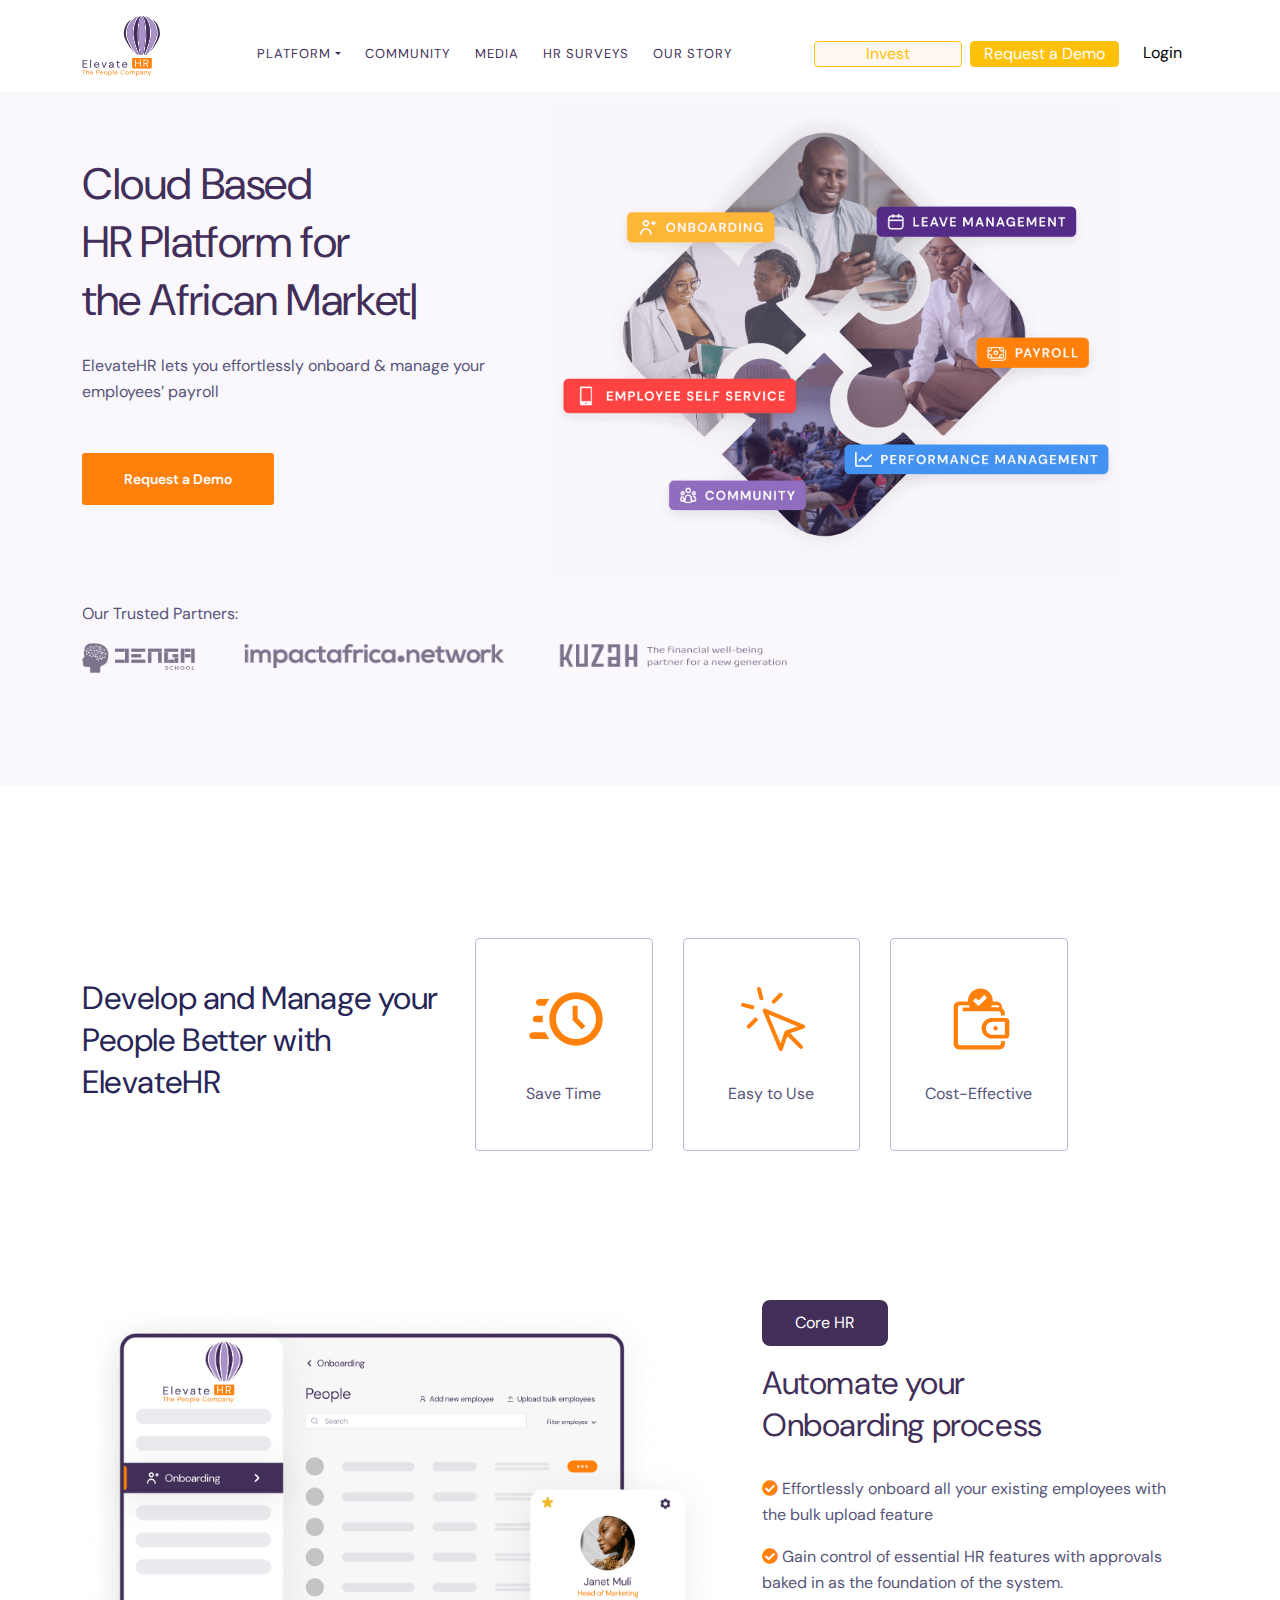
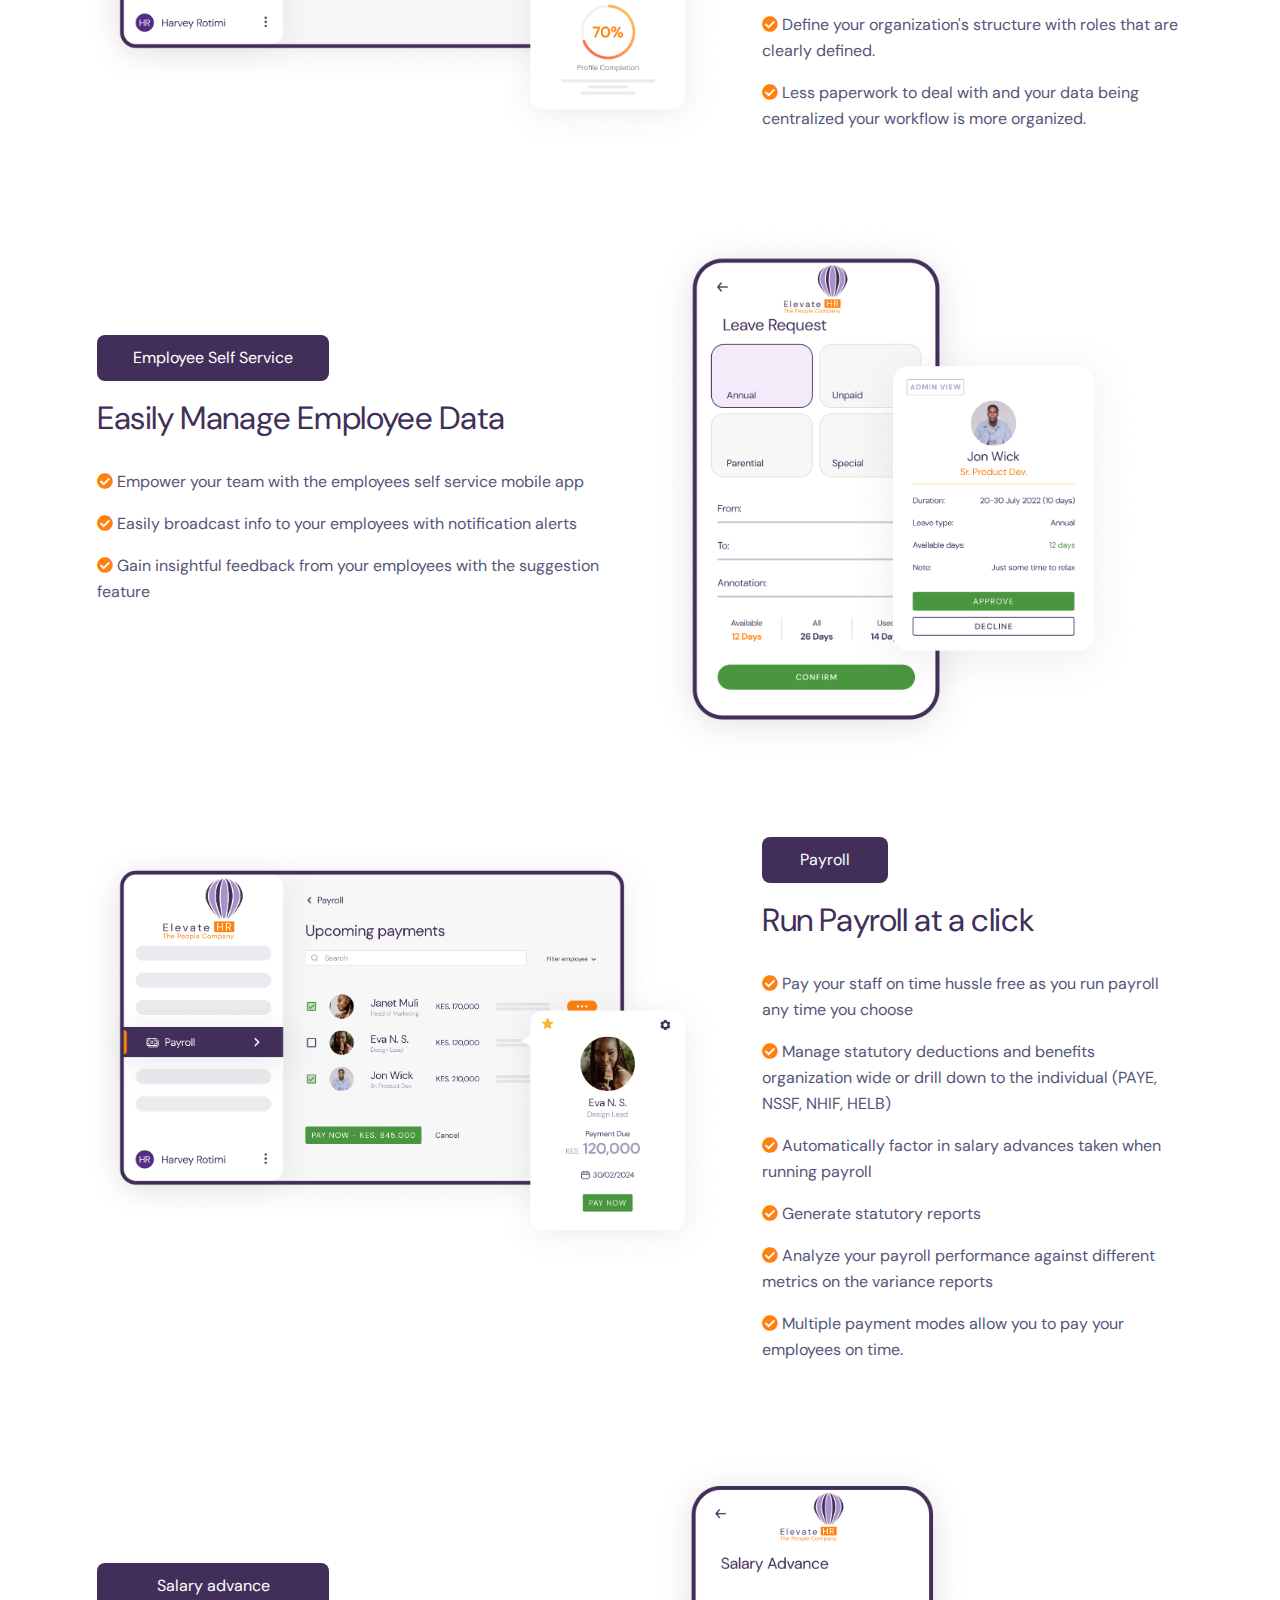
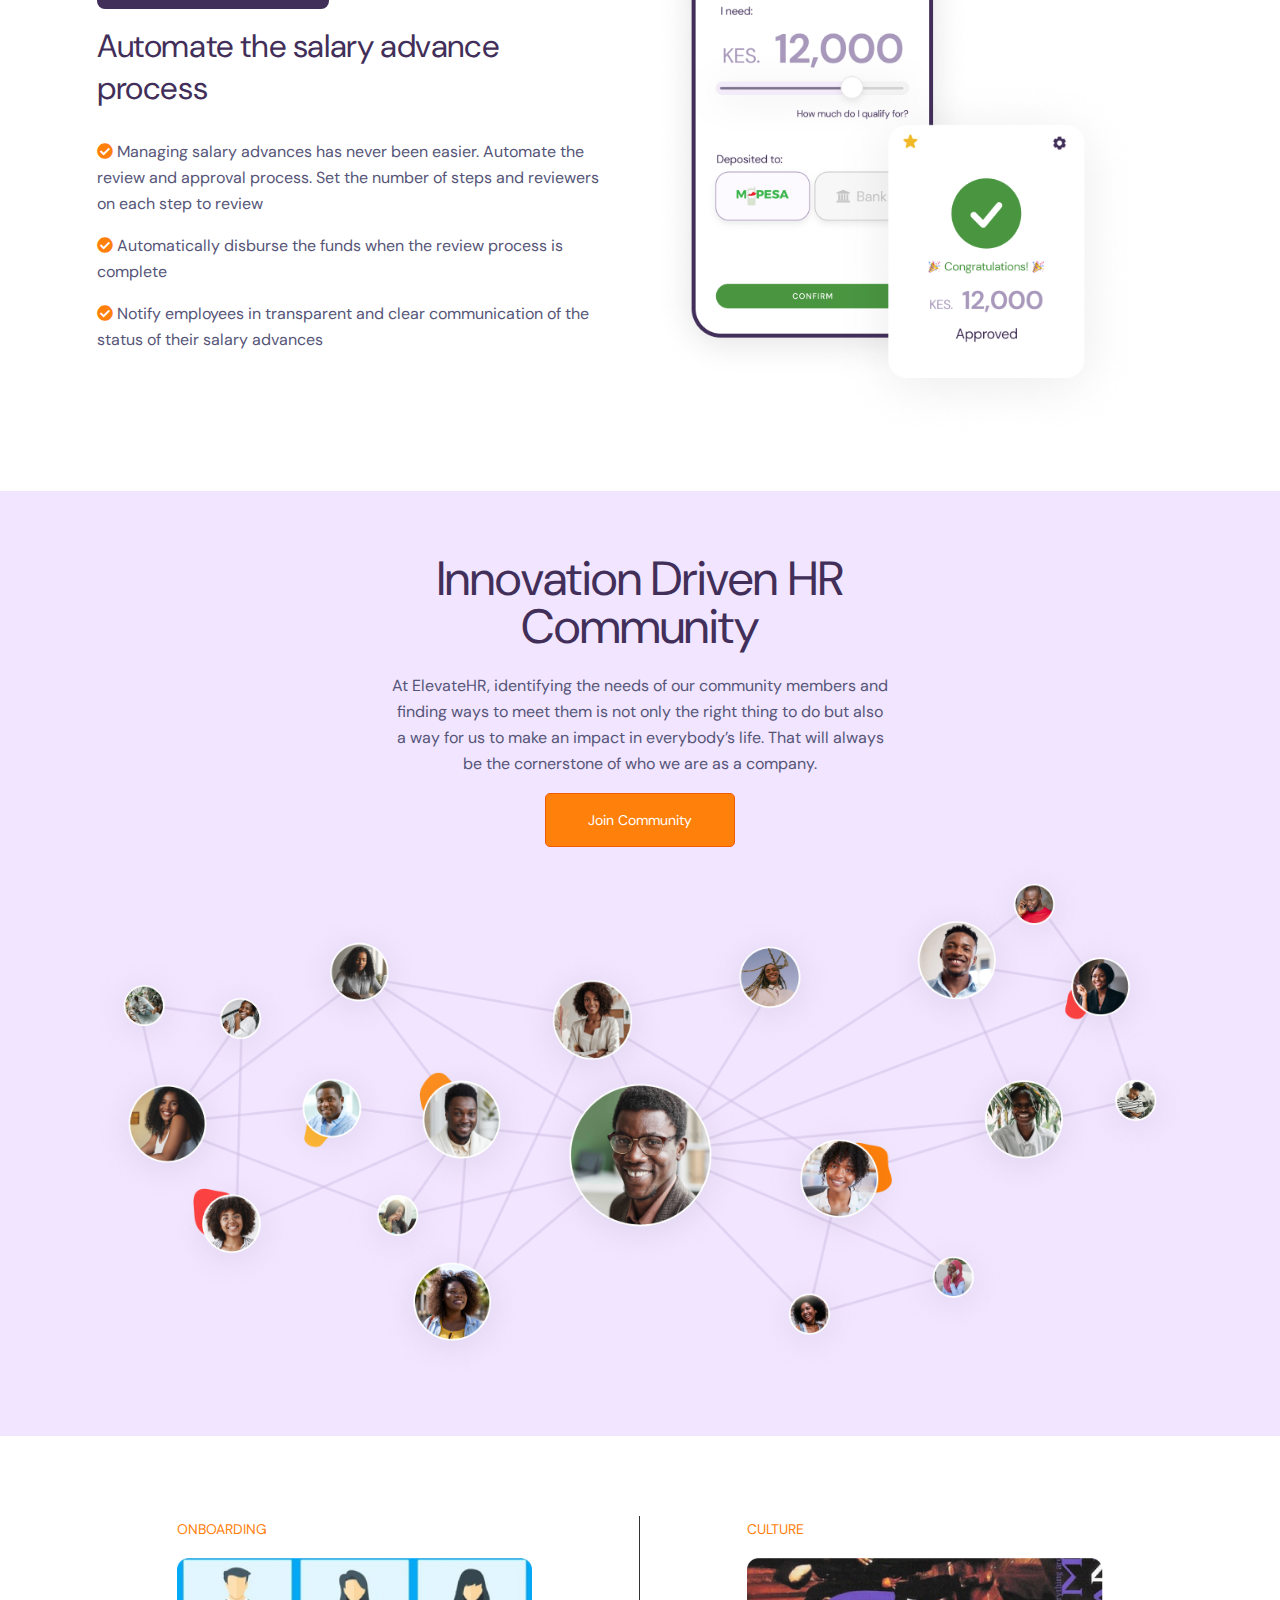
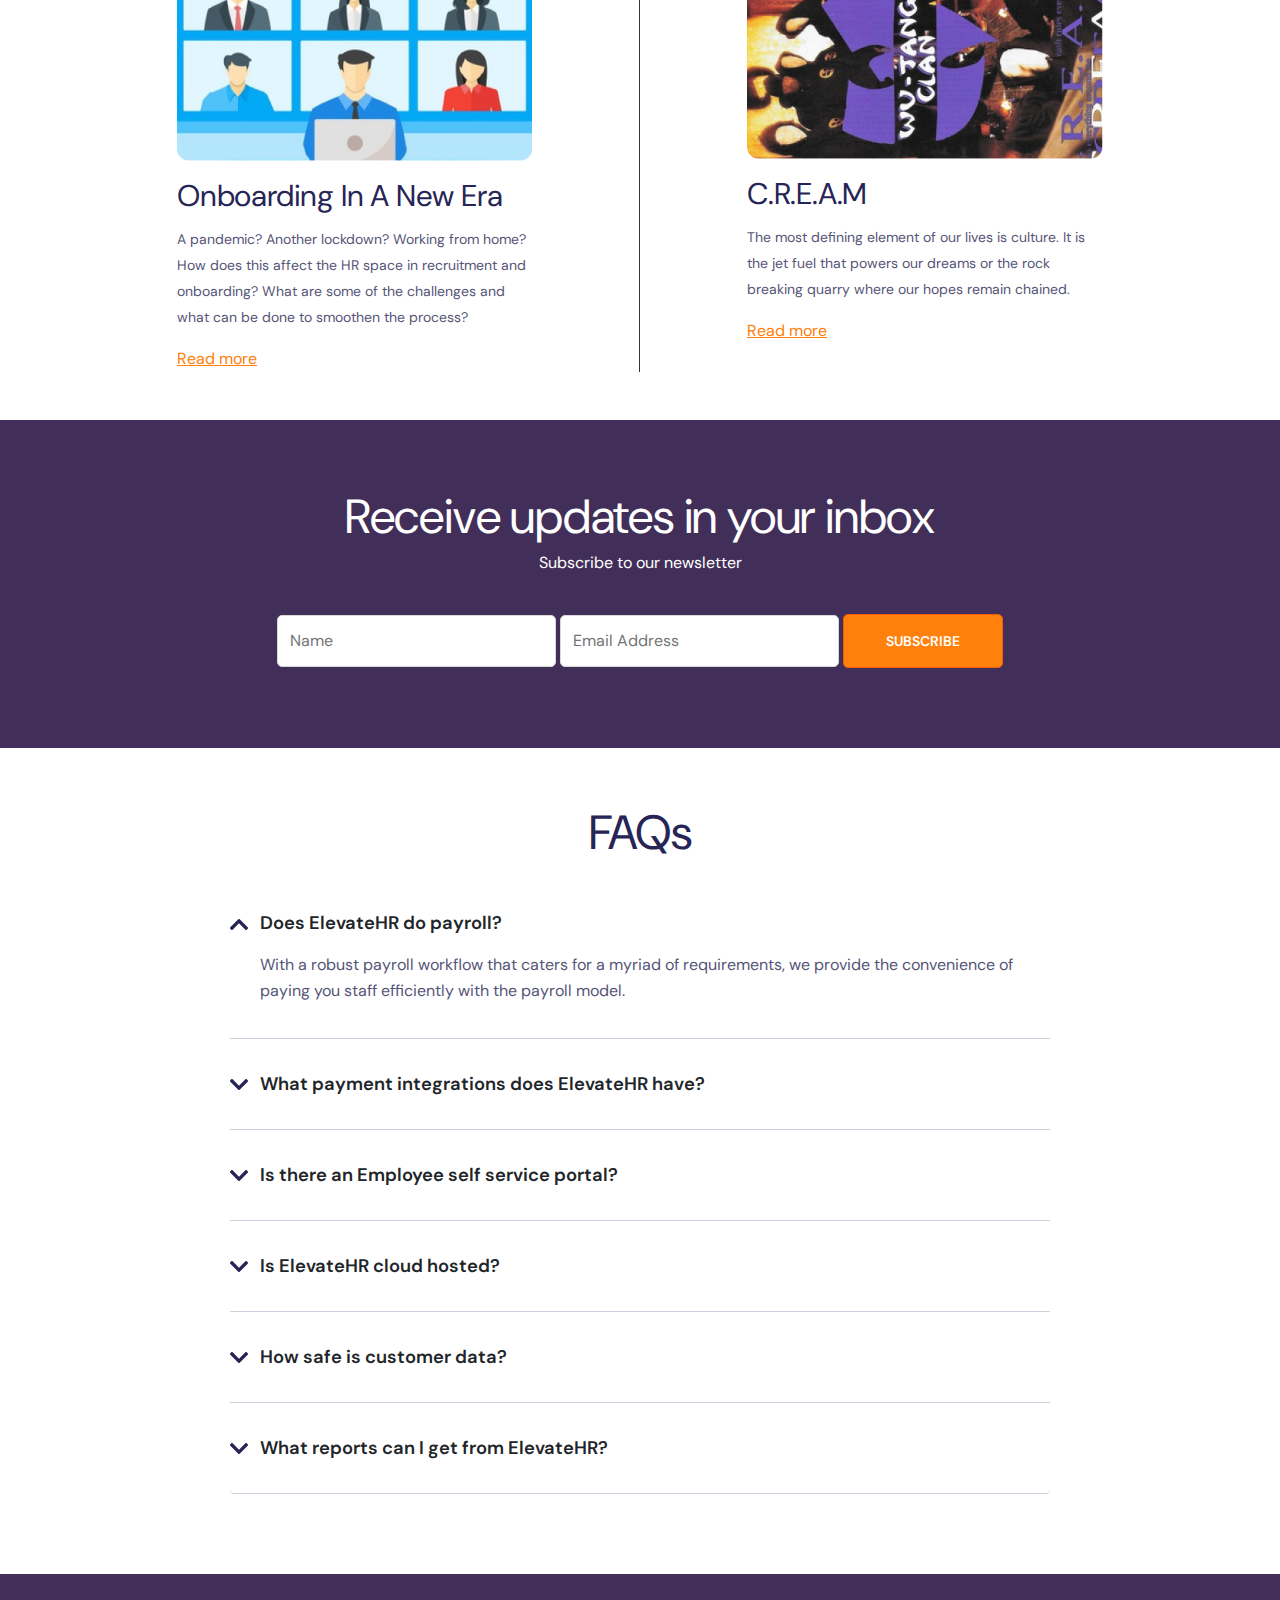
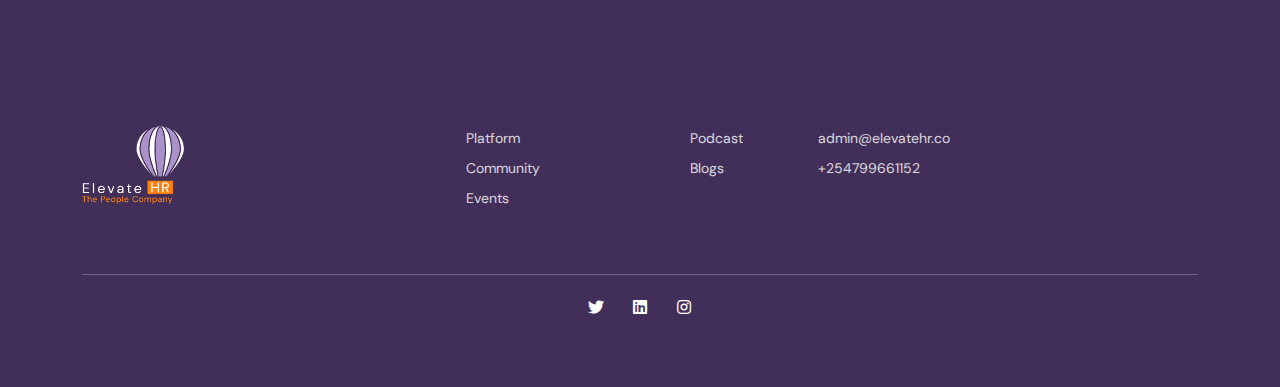
==== index.html @ 06bd649f "Changes HR Survey to HR surveys" ====
<!DOCTYPE html>
<html lang="en">

<head>
    <!-- Google Tag Manager  elavate hr  nov 8th -->
    <script>(function (w, d, s, l, i) {
            w[l] = w[l] || []; w[l].push({
                'gtm.start':
                    new Date().getTime(), event: 'gtm.js'
            }); var f = d.getElementsByTagName(s)[0],
                j = d.createElement(s), dl = l != 'dataLayer' ? '&l=' + l : ''; j.async = true; j.src =
                    'https://www.googletagmanager.com/gtm.js?id=' + i + dl; f.parentNode.insertBefore(j, f);
        })(window, document, 'script', 'dataLayer', 'GTM-TN37NNM');</script>
    <!-- End Google Tag Manager -->

    <meta charset="utf-8">
    <meta name="viewport" content="width=device-width, initial-scale=1, shrink-to-fit=no">

    <!-- Primary Meta Tags -->
    <title>ElevateHR: a cloud Based HR Platform</title>
    <meta name="title" content="Cloud-based HR platform for the African market - ElevateHR">
    <meta name="description"
        content="ElevateHR; a cloud Based HR Platform that helps you to automate payroll management, leave management, onboarding and other often time-consuming HR tasks.">

    <!-- Open Graph / Facebook -->
    <meta property="og:type" content="website">
    <meta property="og:url" content="https://elevatehr.co/">
    <meta property="og:title"
        content="ElevateHR; a cloud Based HR Platform that helps you to automate payroll management, leave management, onboarding and other often time-consuming HR tasks.|">
    <meta property="og:description"
        content="ElevateHR; a cloud Based HR Platform that helps you to automate payroll management, leave management, onboarding and other often time-consuming HR tasks.">
    <meta property="og:image" content="https://elevatehr.co/images/elavate/Elavate_HR.png">

    <!-- Twitter -->
    <meta property="twitter:card" content="summary_large_image">
    <meta property="twitter:url" content="https://elevatehr.co/">
    <meta property="twitter:title"
        content="ElevateHR; a cloud Based HR Platform that helps you to automate payroll management, leave management, onboarding and other often time-consuming HR tasks.|">
    <meta property="twitter:description"
        content="ElevateHR; a cloud Based HR Platform that helps you to automate payroll management, leave management, onboarding and other often time-consuming HR tasks.">
    <meta property="twitter:image" content="https://elevatehr.co/images/elavate/Elavate_HR.png">

    <!-- Webpage Title -->
    <title>ElevateHR: HR Platform</title>

    <!-- Styles -->
    <link href="https://fonts.googleapis.com/css2?family=Open+Sans:ital,wght@0,400;0,600;1,400&display=swap"
        rel="stylesheet">
    <link rel="preconnect" href="https://fonts.googleapis.com">
    <link rel="preconnect" href="https://fonts.gstatic.com" crossorigin>
    <link href="https://fonts.googleapis.com/css2?family=DM+Sans:wght@400;500;700&family=Jost&display=swap"
        rel="stylesheet">
    <link href="css/bootstrap.min.css" rel="stylesheet">
    <link href="css/fontawesome-all.min.css" rel="stylesheet">
    <link href="css/swiper.css" rel="stylesheet">
    <link href="css/styles.css" rel="stylesheet">
    <link href="css/custom.css" rel="stylesheet">
    <script src="https://unpkg.com/axios/dist/axios.min.js"></script>

    <!-- Favicon  -->
    <link rel="icon" href="images/favicon.ico">


</head>

<body data-bs-spy="scroll" data-bs-target="#navbarExample">


    <!-- Google Tag Manager (noscript) nov 8th -->
    <noscript><iframe src="https://www.googletagmanager.com/ns.html?id=GTM-TN37NNM" height="0" width="0"
            style="display:none;visibility:hidden">
        </iframe></noscript>
    <!-- End Google Tag Manager (noscript) -->


    <!-- Navigation -->
    <nav id="navbarExample" class="navbar navbar-expand-lg fixed-top navbar-light" aria-label="Main navigation">
        <div class="container">

            <!-- Image Logo -->
            <a class="navbar-brand " href="index.html"><img class="logo_img" src="images/elavate/Elevate HR Header.svg"
                    alt="alternative"></a>

            <!-- Text Logo - Use this if you don't have a graphic logo -->

            <button class="navbar-toggler p-0 border-0" type="button" id="navbarSideCollapse"
                aria-label="Toggle navigation">
                <span class="navbar-toggler-icon"></span>
            </button>

            <div class="navbar-collapse offcanvas-collapse mt-3" id="navbarsExampleDefault">
                <ul class="navbar-nav ms-auto navbar-nav-scroll">

                    <li class="nav-item dropdown">
                        <a class="nav-link dropdown-toggle links" id="dropdown01" data-bs-toggle="dropdown"
                            aria-expanded="false">Platform</a>
                        <ul class="dropdown-menu" aria-labelledby="dropdown01">
                            <li><a class="dropdown-item" href="index.html#onboarding">Onboarding</a></li>
                            <li><a class="dropdown-item" href="index.html#self_service">Employee Self Service</a></li>
                            <li><a class="dropdown-item" href="index.html#payroll">Payroll</a></li>
                            <li><a class="dropdown-item" href="index.html#advance">Salary Advance</a></li>
                        </ul>
                    </li>
                    <li class="nav-item">
                        <a class="nav-link links" target="_blank" href="https://community.elevatehr.co">Community</a>
                    </li>
                    <li class="nav-item">
                        <a class="nav-link links" target="_blank" href="https://podcasts.elevatehr.co">Media</a>
                    </li>
                    <li class="nav-item">
                        <a class="nav-link links" target="_blank" href="https://podcasts.elevatehr.co"> HR Surveys</a>
                    </li>
                    <li class="nav-item">
                        <a class="nav-link links" target="_blank" href="https://podcasts.elevatehr.co">Our Story</a>
                    </li>
                </ul>
                <ul class="navbar-nav ms-auto navbar-nav-scroll gap-2">
                    <li class="nav-item">
                        <a class="btn btn-outline-warning page-scroll button-links" target="_blank"
                            href="https://app.elevateHR.co/login">Invest</a>
                    </li>
                    <li class="nav-item">
                        <a class="btn btn-warning btn-small page-scroll button-links2" target="_blank"
                            href="https://app.elevateHR.co/login">Request a Demo</a>
                    </li>
                    <li class="nav-item">
                        <a class="btn btn-light btn-small page-scroll button-links3" target="_blank"
                            href="https://app.elevateHR.co/login">Login</a>
                    </li>
                </ul>
            </div> <!-- end of navbar-collapse -->
        </div> <!-- end of container -->
    </nav> <!-- end of navbar -->
    <!-- end of navigation -->

    <!-- Header -->
    <header id="header" class="header">
        <div class="container">
            <div class="row">
                <div class="col-lg-5">
                    <div class="text-container">
                        <h1>
                            <span class="h1-large hero_header">Cloud Based <br /></span>
                            <span class="h1-large hero_header">HR Platform for<br /></span>
                            <span class="h1-large head hero_header">the African Market<span
                                    class="cursor">|</span></span>
                        </h1>

                        <p class="desc">ElevateHR lets you effortlessly onboard & manage your employees’ payroll</p>
                        <a class="btn-solid-lg" href="request-demo.html">Request a Demo</a>
                    </div> <!-- end of text-container -->
                </div> <!-- end of col -->
                <div class="col-lg-7">
                    <div class="image-container">
                        <img class="img-fluid" src="images/elavate/puzzle.png" alt="elavate modules">
                    </div> <!-- end of image-container -->
                </div> <!-- end of col -->
                <div class="partners">
                    <p class="">Our Trusted Partners:</p>
                    <div class="row images">
                        <img src="images/elavate/jenga2.png" onClick="window.open('https://jengaschool.com')"
                            class="col-lg-1" alt="jenga logo">
                        <img class="img2" src="images/elavate/ian2.png"
                            onClick="window.open('https://impactafrica.network')" class="col-lg-1" alt="IAN logo">
                        <img class="img3" src="images/elavate/kuzah2.png" onClick="window.open('https://kuzah.co')"
                            class="col-lg-1" alt="kuzah logo">
                    </div>
                </div>
            </div> <!-- end of row -->
        </div> <!-- end of container -->
    </header> <!-- end of header -->
    <!-- end of header -->


    <!-- Features -->
    <div id="features" class="cards-1">
        <div class="container">
            <div class="row">
                <div class="col-lg-4">
                    <h2 class="h2-heading develop_text">Develop and Manage your People Better with ElevateHR</h2>
                </div> <!-- end of col -->
                <div class="col-lg-8 ">
                    <div class="row value-prop">
                        <!-- Card -->
                        <div class="card col-lg-3">
                            <div class="card-icon">
                                <img src="images/elavate/time.svg" alt="save time" />
                            </div>
                            <div class="card-body">
                                <p class="card-title">Save Time</p>
                            </div>
                        </div>
                        <!-- end of card -->

                        <!-- Card -->
                        <div class="card col-lg-3">
                            <div class="card-icon">
                                <img src="images/elavate/easy.svg" alt="easy to use" />
                            </div>
                            <div class="card-body">
                                <p class="card-title">Easy to Use</p>
                            </div>
                        </div>
                        <!-- end of card -->

                        <!-- Card -->
                        <div class="card col-lg-3">
                            <div class="card-icon">
                                <img src="images/elavate/cost.svg" alt="cost effective" />
                            </div>
                            <div class="card-body">
                                <p class="card-title">Cost-Effective</p>
                            </div>
                        </div>
                        <!-- end of card -->

                    </div>
                </div> <!-- end of col -->
            </div> <!-- end of row -->
            <div class="row">

            </div> <!-- end of row -->
        </div> <!-- end of container -->
    </div> <!-- end of cards-1 -->
    <!-- end of services -->


    <!-- onboarding section -->
    <div id="onboarding" class="basic-1">
        <div class="container">
            <div class="row">
                <div class="col-lg-6 col-xl-7 desktop">
                    <div class="image-container">
                        <img class="img-fluid" src="images/elavate/onboarding_elavate.png" alt="onboarding">
                    </div> <!-- end of image-container -->
                </div> <!-- end of col -->
                <div class="col-lg-6 col-xl-5">
                    <div class="text-container">
                        <span>
                            <p class="btn-text">Core HR</p>
                        </span>
                        <h2 class="section_header mobile_text">Automate your Onboarding process</h2>
                        <p> <i class="fa fa-check-circle value_list"></i> Effortlessly onboard all your existing
                            employees with the bulk upload feature</p>
                        <p> <i class="fa fa-check-circle value_list"></i> Gain control of essential HR features with
                            approvals baked in as the foundation of the system.</p>
                        <p> <i class="fa fa-check-circle value_list"></i> Define your organization's structure with
                            roles that are clearly defined.</p>
                        <p> <i class="fa fa-check-circle value_list"></i> Less paperwork to deal with and your data
                            being centralized your workflow is more organized.</p>

                    </div> <!-- end of text-container -->
                </div> <!-- end of col -->
                <div class="col-lg-6 col-xl-7 mobile">
                    <div class="image-container">
                        <img class="img-fluid" src="images/elavate/onboarding_elavate.png" alt="alternative">
                    </div> <!-- end of image-container -->
                </div> <!-- end of col -->

            </div> <!-- end of row -->
        </div> <!-- end of container -->
    </div> <!-- end of basic-1 -->
    <!-- end of details 1 -->

    <!-- self service -->
    <div id="self_service" class="basic-1">
        <div class="container">
            <div class="row">

                <div class="col-lg-6 col-xl-6 develop_text2">
                    <div class="text-container ">
                        <span>
                            <p class="btn-text2">Employee Self Service</p>
                        </span>
                        <h2 class="section_header mobile_text">Easily Manage Employee Data</h2>
                        <p> <i class="fa fa-check-circle value_list"></i> Empower your team with the employees self
                            service mobile app</p>
                        <p> <i class="fa fa-check-circle value_list"></i> Easily broadcast info to your employees with
                            notification alerts</p>
                        <p> <i class="fa fa-check-circle value_list"></i> Gain insightful feedback from your employees
                            with the suggestion feature</p>

                    </div> <!-- end of text-container -->
                </div> <!-- end of col -->
                <div class="col-lg-6 col-xl-6">
                    <div class="image-container">
                        <img class="img-fluid phone_img" src="images/elavate/leave_elavate.png" alt="self service">
                    </div> <!-- end of image-container -->
                </div> <!-- end of col -->

            </div> <!-- end of row -->
        </div> <!-- end of container -->
    </div> <!-- end of basic-1 -->
    <!-- end of details 1 -->

    <!-- Payroll-->
    <div id="payroll" class="basic-1">
        <div class="container">
            <div class="row">
                <div class="col-lg-6 col-xl-7 desktop">
                    <div class="image-container">
                        <img class="img-fluid" src="images/elavate/payroll_elavate.png" alt="payroll">
                    </div> <!-- end of image-container -->
                </div> <!-- end of col -->
                <div class="col-lg-6 col-xl-5">
                    <div class="text-container">
                        <span>
                            <p class="btn-text">Payroll</p>
                        </span>
                        <h2 class="section_header mobile_text">Run Payroll at a click</h2>
                        <p> <i class="fa fa-check-circle value_list"></i> Pay your staff on time hussle free as you run
                            payroll any time you choose</p>
                        <p> <i class="fa fa-check-circle value_list"></i> Manage statutory deductions and benefits
                            organization wide or drill down to the individual (PAYE, NSSF, NHIF, HELB)</p>
                        <p> <i class="fa fa-check-circle value_list"></i> Automatically factor in salary advances taken
                            when running payroll</p>
                        <p> <i class="fa fa-check-circle value_list"></i> Generate statutory reports</p>
                        <p> <i class="fa fa-check-circle value_list"></i> Analyze your payroll performance against
                            different metrics on the variance reports</p>
                        <p> <i class="fa fa-check-circle value_list"></i> Multiple payment modes allow you to pay your
                            employees on time.</p>

                    </div> <!-- end of text-container -->
                </div> <!-- end of col -->
                <div class="col-lg-6 col-xl-7 mobile">
                    <div class="image-container">
                        <img class="img-fluid" src="images/elavate/payroll.png" alt="alternative">
                    </div> <!-- end of image-container -->
                </div> <!-- end of col -->

            </div> <!-- end of row -->
        </div> <!-- end of container -->
    </div> <!-- end of basic-1 -->
    <!-- end of details 1 -->

    <!-- Advance -->
    <div id="advance" class="basic-1">
        <div class="container">
            <div class="row">

                <div class="col-lg-6 col-xl-6 develop_text2">
                    <div class="text-container">
                        <span>
                            <p class="btn-text2">Salary advance</p>
                        </span>
                        <h2 class="section_header mobile_text">Automate the salary advance process</h2>
                        <p> <i class="fa fa-check-circle value_list"></i> Managing salary advances has never been
                            easier. Automate the review and approval process. Set the number of steps and reviewers on
                            each step to review</p>
                        <p> <i class="fa fa-check-circle value_list"></i> Automatically disburse the funds when the
                            review process is complete</p>
                        <p> <i class="fa fa-check-circle value_list"></i> Notify employees in transparent and clear
                            communication of the status of their salary advances</p>

                    </div> <!-- end of text-container -->
                </div> <!-- end of col -->
                <div class="col-lg-6 col-xl-6">
                    <div class="image-container">
                        <img class="img-fluid phone_img" src="images/elavate/Salary_Advance_elavatehr.png"
                            alt="salary advance">
                    </div> <!-- end of image-container -->
                </div> <!-- end of col -->

            </div> <!-- end of row -->
        </div> <!-- end of container -->
    </div> <!-- end of basic-1 -->
    <!-- end of details 1 -->

    <!-- Community -->
    <div class="community">
        <div class="container ">
            <div class="row">
                <div class="col-lg-12 community_container">
                    <h3>Innovation Driven HR Community</h3>
                    <p>At ElevateHR, identifying the needs of our community members and finding ways to meet them is not
                        only the right thing to do but also a way for us to make an impact in everybody’s life. That
                        will always be the cornerstone of who we are as a company.</p>
                    <a class="btn-outline-lg page-scroll" target="_blank" href="https://community.elevatehr.co">Join
                        Community</a>
                </div> <!-- end of col -->

                <div class="col-lg-12">
                    <div class="image-container">
                        <img class="img-fluid" src="images/elavate/community.png" alt="community">
                    </div> <!-- end of image-container -->
                </div>
            </div> <!-- end of row -->
        </div> <!-- end of container -->
    </div> <!-- end of basic-3 -->
    <!-- end of invitation -->

    <!-- Blog -->
    <div id="details" class="basic-1 blog">
        <div class="container">
            <div class="row">
                <div class="col-lg-6 col-xl-6 border-right">
                    <div class="text-container blog_main">
                        <p class="blog_category">ONBOARDING</p>
                        <img class="img-fluid" src="images/elavate/onboard.png" alt="onboarding">
                        <h4 class="blog_heading">Onboarding In A New Era</h4>
                        <p class="blog_desc"> A pandemic? Another lockdown? Working from home? How does this affect the
                            HR space in recruitment and onboarding? What are some of the challenges and what can be done
                            to smoothen the process?</p>
                        <a href="https://blog.elevatehr.co/onboarding-in-a-new-era/" target="_blank"
                            class="blog_link">Read more</a>
                    </div> <!-- end of text-container -->
                </div> <!-- end of col -->
                <div class="col-lg-6 col-xl-6">
                    <div class="text-container blog_main">
                        <p class="blog_category">CULTURE</p>
                        <img class="img-fluid" src="images/elavate/wutang.png" alt="culture">
                        <h4 class="blog_heading">C.R.E.A.M</h4>
                        <p class="blog_desc"> The most defining element of our lives is culture.

                            It is the jet fuel that powers our dreams or the rock breaking quarry where our hopes remain
                            chained.

                        </p>
                        <a href="https://blog.elevatehr.co/cream/" target="_blank" class="blog_link">Read more</a>
                    </div> <!-- end of text-container -->
                </div> <!-- end of col -->

            </div> <!-- end of row -->
        </div> <!-- end of container -->
    </div> <!-- end of basic-1 -->
    <!-- end of details 1 -->

    <!-- Invitation -->
    <div class="basic-3 subscription">
        <div class="container">
            <div class="row">
                <div class="col-lg-12">
                    <h4 class="subscribe">Receive updates in your inbox</h4>
                    <p>Subscribe to our newsletter</p>
                    <form id="subscription_form">
                        <input placeholder="Name" id="Name" name="Name">
                        <input placeholder="Email Address" id="EmailAddress" name="EmailAddress">
                        <button class="btn-outline-lg page-scroll" type="submit">
                            <span id="button_submit">Subscribe</span>
                            <div id="first_loader" class="first-loader"></div>
                        </button>

                    </form>
                    <h4 id="submitted">Your details were submitted successfully, you have been added to our list!!!</h4>
                </div> <!-- end of col -->
            </div> <!-- end of row -->
        </div> <!-- end of container -->
    </div> <!-- end of basic-3 -->
    <!-- end of invitation -->

    <!-- Questions -->
    <div class="accordion-1">
        <div class="container">
            <div class="row">
                <div class="col-lg-12">
                    <h2 class="h2-heading faq">FAQs</h2>
                </div> <!-- end of col -->
            </div> <!-- end of row -->
            <div class="row">
                <div class="col-lg-12">
                    <div class="accordion" id="accordionExample">

                        <!-- Accordion Item -->
                        <div class="accordion-item">
                            <h3 class="accordion-header" id="headingOne">
                                <button class="accordion-button" type="button" data-bs-toggle="collapse"
                                    data-bs-target="#collapseOne" aria-expanded="true" aria-controls="collapseOne">Does
                                    ElevateHR do payroll?</button>
                            </h3>
                            <div id="collapseOne" class="accordion-collapse collapse show" aria-labelledby="headingOne"
                                data-bs-parent="#accordionExample">
                                <div class="accordion-body">With a robust payroll workflow that caters for a myriad of
                                    requirements, we provide the convenience of paying you staff efficiently with the
                                    payroll model.</div>
                            </div>
                        </div>
                        <!-- end of accordion-item -->

                        <!-- Accordion Item -->
                        <div class="accordion-item">
                            <h3 class="accordion-header" id="headingTwo">
                                <button class="accordion-button collapsed" type="button" data-bs-toggle="collapse"
                                    data-bs-target="#collapseTwo" aria-expanded="false" aria-controls="collapseTwo">What
                                    payment integrations does ElevateHR have?</button>
                            </h3>
                            <div id="collapseTwo" class="accordion-collapse collapse" aria-labelledby="headingTwo"
                                data-bs-parent="#accordionExample">
                                <div class="accordion-body">ElevateHR has bank integrations to provide easy and seamless
                                    payment via bank transfer, on top of this we also have mobile money integrated.
                                </div>
                            </div>
                        </div>
                        <!-- end of accordion-item -->

                        <!-- Accordion Item -->
                        <div class="accordion-item">
                            <h3 class="accordion-header" id="headingThree">
                                <button class="accordion-button collapsed" type="button" data-bs-toggle="collapse"
                                    data-bs-target="#collapseThree" aria-expanded="false"
                                    aria-controls="collapseThree">Is there an Employee self service portal?</button>
                            </h3>
                            <div id="collapseThree" class="accordion-collapse collapse" aria-labelledby="headingThree"
                                data-bs-parent="#accordionExample">
                                <div class="accordion-body">Our innovative mobile app ensures your employees are up to
                                    date with all company updates while also providing all the core operational features
                                    for them.</div>
                            </div>
                        </div>
                        <!-- end of accordion-item -->

                        <!-- Accordion Item -->
                        <div class="accordion-item">
                            <h3 class="accordion-header" id="headingFour">
                                <button class="accordion-button collapsed" type="button" data-bs-toggle="collapse"
                                    data-bs-target="#collapseFour" aria-expanded="false"
                                    aria-controls="collapseThree">Is ElevateHR cloud hosted?</button>
                            </h3>
                            <div id="collapseFour" class="accordion-collapse collapse" aria-labelledby="headingFour"
                                data-bs-parent="#accordionExample">
                                <div class="accordion-body">At ElevateHR we are true believers of the cloud revolution
                                    and its limitless capabilities. Our solution is built for the cloud giving you all
                                    the park to manage your data while providing world class security</div>
                            </div>
                        </div>
                        <!-- end of accordion-item -->

                        <!-- Accordion Item -->
                        <div class="accordion-item">
                            <h3 class="accordion-header" id="headingFive">
                                <button class="accordion-button collapsed" type="button" data-bs-toggle="collapse"
                                    data-bs-target="#collapseFive" aria-expanded="false"
                                    aria-controls="collapseThree">How safe is customer data?</button>
                            </h3>
                            <div id="collapseFive" class="accordion-collapse collapse" aria-labelledby="headingFive"
                                data-bs-parent="#accordionExample">
                                <div class="accordion-body">With industry standard data management, our data pipeline
                                    ensures periodic backup of your database while keeping it secure and accessible.
                                </div>
                            </div>
                        </div>
                        <!-- end of accordion-item -->

                        <!-- Accordion Item -->
                        <div class="accordion-item">
                            <h3 class="accordion-header" id="headingSix">
                                <button class="accordion-button collapsed" type="button" data-bs-toggle="collapse"
                                    data-bs-target="#collapseSix" aria-expanded="false"
                                    aria-controls="collapseThree">What reports can I get from ElevateHR?</button>
                            </h3>
                            <div id="collapseSix" class="accordion-collapse collapse" aria-labelledby="headingSix"
                                data-bs-parent="#accordionExample">
                                <div class="accordion-body">All statutory reports are provided by default. Seamless also
                                    generates variance reports for use by your finance excs.</div>
                            </div>
                        </div>
                        <!-- end of accordion-item -->

                    </div> <!-- end of accordion -->
                </div> <!-- end of col -->
            </div> <!-- end of row -->
        </div> <!-- end of container -->
    </div> <!-- end of accordion-1 -->
    <!-- end of questions -->


    <!-- Footer -->
    <div class="footer">
        <div class="container">
            <div class="row mt-5">
                <div class="col-lg-12 footer_txt below">
                    <div class="footer-col first">
                        <img class="logo_img1" src="images/elavate/Elevate_HR_footer1.png" alt="seamless logo" />
                    </div> <!-- end of footer-col -->
                    <div class="footer-col second">
                        <ul class="list-unstyled li-space-lg p-small">
                            <li> <a href="https://app.seamlesshq.co" target="_blank">Platform</a></li>
                            <li> <a href="https://community.elevatehr.co" target="_blank">Community</a></li>
                            <li> <a href="https://events.elevatehr.co/" target="_blank">Events</a></li>

                        </ul>
                    </div> <!-- end of footer-col -->
                    <div class="footer-col third">
                        <ul class="list-unstyled li-space-lg p-small">
                            <li> <a href="https://podcasts.elevatehr.co" target="_blank">Podcast</a></li>
                            <li> <a href="https://blog.elevatehr.co/" target="_blank">Blogs</a></li>
                        </ul>
                    </div> <!-- end of footer-col -->
                    <div class="footer-col forth">
                        <ul class="list-unstyled li-space-lg p-small">
                            <li> <a href="mailto:admin@seamless.hq">admin@elevatehr.co</a></li>
                            <li> <a href="tel:+254799661152">+254799661152</a></li>
                        </ul>
                    </div> <!-- end of footer-col -->
                    <hr class="line" />
                    <div class="footer-col socials">
                        <span class="fa-stack">
                            <a href="https://twitter.com/ElevateHRAfrica" target="_blank">
                                <i class="fab fa-twitter fa-stack-1x"></i>
                            </a>
                        </span>
                        <span class="fa-stack">
                            <a href="https://www.linkedin.com/company/elevatehrafrica/" target="_blank">
                                <i class="fab fa-linkedin fa-stack-1x"></i>
                            </a>
                        </span>
                        <span class="fa-stack">
                            <a href="https://www.instagram.com/elevatehr_africa/" target="_blank">
                                <i class="fab fa-instagram fa-stack-1x"></i>
                            </a>
                        </span>
                    </div> <!-- end of footer-col -->
                </div> <!-- end of col -->
            </div> <!-- end of row -->
        </div> <!-- end of container -->
    </div> <!-- end of footer -->
    <!-- end of footer -->


    <!-- Back To Top Button -->
    <button onclick="topFunction()" id="myBtn">
        <img src="images/up-arrow.png" alt="alternative">
    </button>
    <!-- end of back to top button -->

    <!-- Scripts -->
    <script>
        var thisform = document.getElementById("subscription_form");

        const headers_ = {
            'Authorization': 'Bearer keyeRW28wn6OUUZ1M',
            'Content-Type': 'application/json'
        };

        // When the form is submitted...
        thisform.addEventListener("submit", function (event) {
            document.getElementById('button_submit').style.display = 'none';
            document.getElementById('first_loader').style.display = 'block';
            event.preventDefault();

            // POST the data
            axios.post("https://api.airtable.com/v0/app2H52gozfxotnm9/Subscribers",
                {
                    "fields": {
                        "Name": document.getElementById("Name").value,
                        "EmailAddress": document.getElementById("EmailAddress").value
                    }
                }, { headers: headers_ }
            )
                .then((resp) => {
                    document.getElementById('subscription_form').style.display = 'none';
                    document.getElementById('submitted').style.display = 'block';
                });
        });
    </script>
    <script src="js/bootstrap.min.js"></script> <!-- Bootstrap framework -->
    <script src="js/swiper.min.js"></script> <!-- Swiper for image and text sliders -->
    <script src="js/purecounter.min.js"></script> <!-- Purecounter counter for statistics numbers -->
    <script src="js/replaceme.min.js"></script> <!-- ReplaceMe for rotating text -->
    <script src="js/scripts.js"></script> <!-- Custom scripts -->
</body>

</html>
---- css/styles.css ----
/* Description: Master CSS file */

/*****************************************
Table Of Contents:
- General Styles
- Navigation
- Header
- Features
- Details 1
- Details Modal
- Details 2
- Testimonials
- Invitation
- Pricing
- Questions
- Footer
- Copyright
- Back To Top Button
- Extra Pages
- Media Queries
******************************************/

/*****************************************
Colors:
- Backgrounds - light gray #f9f8f8
- Buttons - navy blue #272556
- Buttons - orange #f25c05
- Headings text - navy blue #272556
- Body text - dark gray #565578
******************************************/


/**************************/
/*     General Styles     */
/**************************/
body,
html {
    width: 100%;
	height: 100%;
}

body, p {
	color: #565578; 
	font: 400 1rem/1.625rem "DM Sans", sans-serif;
}

h1 {
	color: #272556;
	font-weight: 600;
	font-size: 2.5rem;
	line-height: 3.25rem;
	letter-spacing: -0.4px;
}

h2 {
	color: #272556;
	font-weight: 600;
	font-size: 2rem;
	line-height: 2.625rem;
	letter-spacing: -0.4px;
}

h3 {
	color: #272556;
	font-weight: 600;
	font-size: 1.75rem;
	line-height: 2.25rem;
	letter-spacing: -0.2px;
}

h4 {
	color: #272556;
	font-weight: 600;
	font-size: 1.5rem;
	line-height: 2.125rem;
	letter-spacing: -0.2px;
}

h5 {
	color: #272556;
	font-weight: 600;
	font-size: 1.25rem;
	line-height: 1.625rem;
}

h6 {
	color: #272556;
	font-weight: 600;
	font-size: 1rem;
	line-height: 1.375rem;
}

.p-large {
	font-size: 1.125rem;
	line-height: 1.75rem;
}

.p-small {
	font-size: 0.875rem;
	line-height: 1.5rem;
}

.testimonial-text {
	font-style: italic;
}

.testimonial-author {
	font-weight: 600;
	font-size: 1.125rem;
	line-height: 1.625rem;
}

.li-space-lg li {
	margin-bottom: 0.5rem;
}

a {
	color: #565578;
	text-decoration: underline;
}

a:hover {
	color: #565578;
	text-decoration: underline;
}

.no-line {
	text-decoration: none;
}

.no-line:hover {
	text-decoration: none;
}

.blue {
	color: #6168ff;
}

.bg-gray {
	background-color: #f9f8f8;
}

.btn-solid-reg {
	display: inline-block;
	padding: 1.375rem 2.25rem 1.375rem 2.25rem;
	border: 1px solid #272556;
	border-radius: 30px;
	background-color: #272556;
	color: #ffffff;
	font-weight: 600;
	font-size: 0.875rem;
	line-height: 0;
	text-decoration: none;
	transition: all 0.2s;
}

.btn-solid-reg:hover {
	background-color: transparent;
	color: #272556; /* needs to stay here because of the color property of a tag */
	text-decoration: none;
}

.btn-solid-lg {
	display: inline-block;
	padding: 1.625rem 2.625rem 1.625rem 2.625rem;
	border-radius: 3px;
	background-color: #FF800B;
	color: #ffffff;
	font-weight: 600;
	font-size: 0.875rem;
	line-height: 0;
	text-decoration: none;
	transition: all 0.2s;
}

.btn-solid-lg:hover {
	background-color: transparent;
	color: #272556; /* needs to stay here because of the color property of a tag */
	text-decoration: none;
	border: 1px solid #FF800B;;
}

.btn-solid-sm {
	display: inline-block;
	padding: 1rem 1.5rem 1rem 1.5rem;
	border: 1px solid #272556;
	border-radius: 30px;
	background-color: #272556;
	color: #ffffff;
	font-weight: 600;
	font-size: 0.875rem;
	line-height: 0;
	text-decoration: none;
	transition: all 0.2s;
}

.btn-solid-sm:hover {
	background-color: transparent;
	color: #272556; /* needs to stay here because of the color property of a tag */
	text-decoration: none;
}

.btn-outline-reg {
	display: inline-block;
	padding: 1.375rem 2.25rem 1.375rem 2.25rem;
	border: 1px solid #f25c05;
	border-radius: 30px;
	background-color: transparent;
	color: #f25c05;
	font-weight: 600;
	font-size: 0.875rem;
	line-height: 0;
	text-decoration: none;
	transition: all 0.2s;
}

.btn-outline-reg:hover {
	background-color: #f25c05;
	color: #ffffff;
	text-decoration: none;
}

.btn-outline-lg {
	display: inline-block;
	padding: 1.625rem 2.625rem 1.625rem 2.625rem;
	border: 1px solid #f25c05;
	border-radius: 30px;
	background-color: transparent;
	color: #f25c05;
	font-weight: 600;
	font-size: 0.875rem;
	line-height: 0;
	text-decoration: none;
	transition: all 0.2s;
}

.btn-outline-header {
	display: inline-block;
	padding: 1.2rem 1.625rem 1.2rem 1.625rem;
	border-radius: 5px;
	background-color: #f25c05;
	color: #fff;
	font-weight: 600;
	font-size: 0.875rem;
	line-height: 0;
	text-decoration: none;
	transition: all 0.2s;
	
}
.btn-outline-header-invest {
	display: inline-block;
	padding: 1.2rem 1.625rem 1.2rem 1.625rem;
	border-radius: 5px;
	background-color:#c6e649;
	color: #fff;
	font-weight: 600;
	font-size: 0.875rem;
	line-height: 0;
	text-decoration: none;
	transition: all 0.2s;
	margin-right: 5px;
}

.btn-outline-lg:hover {
	background-color: #565578;
	color: #ffffff;
	text-decoration: none;
}

.btn-outline-sm {
	display: inline-block;
	padding: 1rem 1.5rem 1rem 1.5rem;
	border: 1px solid #f25c05;
	border-radius: 30px;
	background-color: transparent;
	color: #f25c05;
	font-weight: 600;
	font-size: 0.875rem;
	line-height: 0;
	text-decoration: none;
	transition: all 0.2s;
}

.btn-outline-sm:hover {
	background-color: #f25c05;
	color: #ffffff;
	text-decoration: none;
}

.form-floating label {
	margin-left: 0.5rem;
	color: #72719b;
}

.form-floating .form-control {
	padding-left: 1.25rem;
}

.form-control-submit-button {
	display: inline-block;
	width: 100%;
	height: 3.25rem;
	border: 1px solid #f25c05;
	border-radius: 30px;
	background-color: #f25c05;
	color: #ffffff;
	font-weight: 600;
	font-size: 0.875rem;
	line-height: 0;
	cursor: pointer;
	transition: all 0.2s;
}

.form-control-submit-button:hover {
	border: 1px solid #f25c05;
	background-color: transparent;
	color: #f25c05;
}

/* Fade Animation For Rotating Text - ReplaceMe  */
@-webkit-keyframes fadeIn {
	from {
		opacity: 0;
	}
	to {
		opacity: 1;
	}
}

@keyframes fadeIn {
	from {
		opacity: 0;
	}
	to {
		opacity: 1;
	}
}

.fadeIn {
	-webkit-animation: fadeIn 0.6s;
	animation: fadeIn 0.6s;
}

@-webkit-keyframes fadeOut {
	from {
		opacity: 1;
	}
	to {
		opacity: 0;
	}
}

@keyframes fadeOut {
	from {
		opacity: 1;
	}
	to {
		opacity: 0;
	}
}
/* end of fade animation for rotating text - replaceme */


/**********************/
/*     Navigation     */
/**********************/
.navbar {
	background-color: #ffffff;
	font-weight: 600;
	font-size: 0.875rem;
	line-height: 0.875rem;
}

.navbar .navbar-brand {
	padding-top: 0.25rem;
	padding-bottom: 0.25rem;
}

.navbar .logo-image img {
    width: 250px;
	height: 80px;
}

.navbar .logo-text {
	color: #272556;
	font-weight: 600;
	font-size: 1.875rem;
	line-height: 1rem;
	text-decoration: none;
}

.offcanvas-collapse {
	position: fixed;
	top: 3.25rem; /* adjusts the height between the top of the page and the offcanvas menu */
	bottom: 0;
	left: 100%;
	width: 100%;
	padding-right: 1rem;
	padding-left: 1rem;
	overflow-y: auto;
	visibility: hidden;
	background-color: #ffffff;
	transition: visibility .3s ease-in-out, -webkit-transform .3s ease-in-out;
	transition: transform .3s ease-in-out, visibility .3s ease-in-out;
	transition: transform .3s ease-in-out, visibility .3s ease-in-out, -webkit-transform .3s ease-in-out;
}

.offcanvas-collapse.open {
	visibility: visible;
	-webkit-transform: translateX(-100%);
	transform: translateX(-100%);
}

.navbar .navbar-nav {
	margin-top: 2rem;
	margin-bottom: 0.5rem;
}

.navbar .nav-item .nav-link {
	padding-top: 0.625rem;
	padding-bottom: 0.625rem;
	color: #422F59;
	text-decoration: none;
	transition: all 0.2s ease;
}

.navbar .nav-item.dropdown.show .nav-link,
.navbar .nav-item .nav-link:hover,
.navbar .nav-item .nav-link.active {
	color: #f25c05;
}

/* Dropdown Menu */
.navbar .dropdown .dropdown-menu {
	animation: fadeDropdown 0.2s; /* required for the fade animation */
}

@keyframes fadeDropdown {
    0% {
        opacity: 0;
    }

    100% {
        opacity: 1;
	}
}

.navbar .dropdown-menu {
	margin-top: 0.25rem;
	margin-bottom: 0.25rem;
	border: none;
	background-color: #fff;
}

.navbar .dropdown-item {
	padding-top: 0.625rem;
	padding-bottom: 0.625rem;
	color: #272556;
	font-weight: 600;
	font-size: 0.875rem;
	line-height: 0.875rem;
	text-decoration: none;
}

.navbar .dropdown-item:hover {
	background-color: #fff2dc;
	color: #f25c05;
}

.navbar .dropdown-item.active {
	background-color: #fff2dc;
	color: #f25c05;
}

.navbar .dropdown-divider {
	width: 100%;
	height: 1px;
	margin: 0.5rem auto 0.5rem auto;
	border: none;
	background-color: #d1d1d1;
}
/* end of dropdown menu */

.navbar .navbar-toggler {
	padding: 0;
	border: none;
	font-size: 1.25rem;
}

.navbar-toggler  {
	z-index: 1;
}

.img-logo {
	z-index: 1;
	position: relative;
}


/******************/
/*     Header     */
/******************/
.header {
	padding-top: 8rem;
	padding-bottom: 7rem;
	background-color: #FAF7FD;
	text-align: center;
}

.header .head {
	margin-bottom: 1.5rem;
}

.header .replace-me {
	color: #f25c05;
}

.header .replace-me span {
	text-decoration: underline;
}

.header .p-large {
	margin-bottom: 2.75rem;
}

.header .btn-solid-lg {
	display: block;
	margin-bottom: 1.75rem;
}

.header .text-container {
	margin-bottom: 5rem;
}


/********************/
/*     Features     */
/********************/
.cards-1 {
	padding-top: 8rem;
	padding-bottom: 1.25em;
	text-align: center;
}

.cards-1 .h2-heading {
	margin-bottom: 3.75rem;
}

.cards-1 .h2-heading span {
	color: #f25c05;
	text-decoration: underline;
}

.cards-1 .card {
	margin-bottom: 5rem;
	margin-right:30px;
	border: 1px solid #C6B5DB;
	background-color: transparent;
}

.cards-1 .card-icon {
	width: 76px;
	height: 62px;
	margin-right: auto;
	margin-bottom: 2.5rem;
	margin-left: auto;
	margin-top: 2.5rem;
	border-radius: 10px;
}

.cards-1 .card-icon .fas,
.cards-1 .card-icon .far {
	font-size: 2.5rem;
	line-height: 76px;
}

.cards-1 .card-body {
	padding: 0;
}

.cards-1 .card-title {
	margin-bottom: 1rem;
}

.cards-1 .card-body p {
	margin-bottom: 1.125rem;
}


/*********************/
/*     Details 1     */
/*********************/
.basic-1 {
	padding-top: 1.5rem;
	padding-bottom: 3rem;
}

.basic-1 .text-container {
	margin-bottom: 4rem;
	padding-left: 15px;
	padding-right: 15px;
}

.basic-1 h2 {
	margin-bottom: 1.875rem;
}



.basic-1 .btn-solid-reg {
	cursor: pointer;
}


/*************************/
/*     Details Modal     */
/*************************/
.modal-dialog {
	max-width: 1150px;
	margin-right: 1rem;
	margin-left: 1rem;
	pointer-events: all;
}

.modal-content {
	padding: 2.75rem 1.25rem;
}

.modal-content .btn-close {
	position: absolute;
	right: 10px;
	top: 10px;
}

.modal-content .image-container {
	margin-bottom: 3rem;
}

.modal-content img {
	border-radius: 6px;
}

.modal-content h3 {
	margin-bottom: 0.5rem;
}

.modal-content hr {
	width: 44px;
	margin-top: 0.125rem;
	margin-bottom: 1.25rem;
	margin-left: 0;
	height: 2px;
	border: none;
	background-color: #53575a;
}

.modal-content h4 {
	margin-top: 2rem;
	margin-bottom: 0.625rem;
}

.modal-content .list-unstyled {
	margin-bottom: 2rem;
}

.modal-content .list-unstyled .fas {
	font-size: 0.75rem;
	line-height: 1.75rem;
}

.modal-content .list-unstyled .flex-grow-1 {
	margin-left: 0.5rem;
}

.modal-content .btn-solid-reg {
	margin-right: 0.5rem;
}

.modal-content .btn-outline-reg {
	cursor: pointer;
}


/*********************/
/*     Details 2     */
/*********************/
.basic-2 {
	padding-top: 9.5rem;
	padding-bottom: 9rem;
}

.basic-2 .image-container {
	margin-bottom: 5rem;
}

.basic-2 h2 {
	margin-bottom: 1.875rem;
}

.basic-2 .list-unstyled .fas {
	font-size: 0.375rem;
	line-height: 1.625rem;
}

.basic-2 .list-unstyled .flex-grow-1 {
	margin-left: 0.5rem;
}


/************************/
/*     Testimonials     */
/************************/
.slider-1 {
	padding-top: 9.25rem;
	padding-bottom: 9.75rem;
}

.slider-1 .section-title {
	text-align: center;
}

.slider-1 .h2-heading {
	margin-bottom: 3rem;
	text-align: center;
}

.slider-1 .slider-container {
	position: relative;
}

.slider-1 .swiper-container {
	position: static;
	width: 86%;
	text-align: center;
}

.slider-1 .swiper-button-prev:focus,
.slider-1 .swiper-button-next:focus {
	/* even if you can't see it chrome you can see it on mobile device */
	outline: none;
}

.slider-1 .swiper-button-prev {
	left: -12px;
	background-image: url("data:image/svg+xml;charset=utf-8,%3Csvg%20xmlns%3D'http%3A%2F%2Fwww.w3.org%2F2000%2Fsvg'%20viewBox%3D'0%200%2028%2044'%3E%3Cpath%20d%3D'M0%2C22L22%2C0l2.1%2C2.1L4.2%2C22l19.9%2C19.9L22%2C44L0%2C22L0%2C22L0%2C22z'%20fill%3D'%23707375'%2F%3E%3C%2Fsvg%3E");
	background-size: 18px 28px;
}

.slider-1 .swiper-button-next {
	right: -12px;
	background-image: url("data:image/svg+xml;charset=utf-8,%3Csvg%20xmlns%3D'http%3A%2F%2Fwww.w3.org%2F2000%2Fsvg'%20viewBox%3D'0%200%2028%2044'%3E%3Cpath%20d%3D'M27%2C22L27%2C22L5%2C44l-2.1-2.1L22.8%2C22L2.9%2C2.1L5%2C0L27%2C22L27%2C22z'%20fill%3D'%23707375'%2F%3E%3C%2Fsvg%3E");
	background-size: 18px 28px;
}

.slider-1 .card {
	position: relative;
	border: none;
	background-color: transparent;
}

.slider-1 .card-image {
	width: 80px;
	height: 80px;
	margin-right: auto;
	margin-bottom: 1.25rem;
	margin-left: auto;
	border-radius: 50%;
}

.slider-1 .card-body {
	padding: 0;
}

.slider-1 .testimonial-text {
	margin-bottom: 1rem;
}

.slider-1 .testimonial-author {
	margin-bottom: 0;
	color: #181c3b;
}



/**********************/
/*     Invitation     */
/**********************/
.basic-3 {
	padding-top: 3rem;
	padding-bottom: 5rem;
	background-color: #422F59;
	text-align: center;
}
.community {
	padding-top: 4rem;
	padding-bottom: 3rem;
	background-color: #F1E5FF;
	text-align: center;
}
.join-community{
	background-color: #F1E5FF;
}
.basic-3 h4 {
	margin-bottom: 0.375rem;
	color: #ffffff;
}
.basic-3 p {
	margin-bottom: 2.375rem;
	color: #ffffff;
}

.community h3{
	margin-bottom: 1.375rem;
	color: #422F59;
	font-weight: 400;
	font-size: 3em;
	line-height: 1;
}

@media (max-width: 428px) {
	.community h3{
		font-size: 2.2em;
	}
}

.basic-3 .btn-outline-lg {
	color: #ffffff;
	background: #FF800B;
	border-radius: 5px;
	text-transform: uppercase;
	
}

.basic-3 input{
	border: 1px solid #D9D9D9;
	box-sizing: border-box;
	padding: 12px;
	width: 25%;
	border-radius: 5px;
}

.community .btn-outline-lg {
	color: #ffffff;
	background: #FF800B;
	border-radius:5px;
	font-weight: 400;
}

.basic-3 .btn-outline-lg:hover {
	background-color: #ffffff;
	color: #272556;
}

.community .btn-outline-lg:hover {
	background-color: #ffffff;
	color: #272556;
}

@media (max-width: 768px) {
	.basic-3 input{
		border: 1px solid #D9D9D9;
		box-sizing: border-box;
		padding: 12px;
		width: 75%;
		margin-bottom:0.5rem
	}
	.basic-3 .btn-outline-lg {
		color: #ffffff;
		background: #FF800B;
		border-radius: 3px;
		width: 75%;
	}
	}
/*******************/
/*     Pricing     */
/*******************/
.cards-2 {
	padding-top: 9rem;
	padding-bottom: 5.25em;
}

.cards-2 .h2-heading {
	margin-bottom: 3.75rem;
	text-align: center;
}

.cards-2 .card {
	margin-bottom: 5rem;
	padding: 4rem 1rem;
	border: 1px solid #9fa3ae;
	border-radius: 20px;
	background-color: #ffffff;
	text-align: center;
}

.cards-2 .card-body {
	padding: 0;
}

.cards-2 .card-title {
	margin-bottom: 2rem;
}

.cards-2 .card-title .decoration-lines {
	width: 30px;
	margin-bottom: 0.25rem;
}

.cards-2 .card-title .decoration-lines.flipped {
	transform: scaleX(-1);
}

.cards-2 .card-title span {
	margin-right: 0.75rem;
	margin-left: 0.75rem;
	color: #272556;
	font-weight: 600;
	font-size: 1.75rem;
	line-height: 2rem;
	letter-spacing: -0.2px;
}

.cards-2 .card-body .list-unstyled {
	margin-bottom: 3rem;
}

.cards-2 .card-body .list-unstyled li {
	margin-bottom: 0.625rem;
}

.cards-2 .card-body .price {
	margin-bottom: 3rem;
	color: #272556;
	font-weight: 600;
	font-size: 3.5rem;
	line-height: 2rem;
	letter-spacing: -0.2px;
}

.cards-2 .card-body .price span {
	font-weight: 400;
	font-size: 1rem;
	line-height: 0;
}


/*********************/
/*     Questions     */
/*********************/
.accordion-1 {
	padding-top: 4rem;
	padding-bottom: 5rem;
}

.accordion-1 .h2-heading {
	margin-bottom: 1.5rem;
	text-align: center;
}

.accordion-1 .accordion-item {
	padding-bottom: 1rem;
	border: none;
	border-bottom: 1px solid #cdcedd;
}

.accordion-1 .accordion-header {
	width: 100%;
}

.accordion-1 .accordion-button {
	width: auto;
	padding-top: 2rem;
	padding-left: 0;
	background: none;
	box-shadow: none;
	font-weight: 600;
	font-size: 1.15rem;
	line-height: 1.625rem;
}

.accordion-1 .accordion-button:not(.collapsed) {
	color: #212529;
}

.accordion-1 .accordion-button::after,
.accordion-1 .accordion-button:not(.collapsed)::after {
	display: none;
}

.accordion-1 .accordion-button:not(.collapsed)::before {
	background-image: url("data:image/svg+xml;charset=UTF-8,%3csvg xmlns='http://www.w3.org/2000/svg' viewBox='0 0 436.686 265.011'%3e%3cdefs%3e%3cstyle%3e.cls-1%7bfill:%23272556;%7d%3c/style%3e%3c/defs%3e%3ctitle%3echevron-down-solid-1%3c/title%3e%3cpath class='cls-1' d='M201.373,257.982L7.03,63.638a24,24,0,0,1,0-33.941L29.7,7.03a24,24,0,0,1,33.9-.04L218.344,161.011,373.089,6.99a24,24,0,0,1,33.9.04L429.657,29.7a24,24,0,0,1,0,33.941L235.315,257.982a24,24,0,0,1-33.942,0h0Z'/%3e%3c/svg%3e");
	transform: rotate(-180deg);
}

.accordion-1 .accordion-button::before {
	align-self: flex-start;
	flex-shrink: 0;
	width: 1.125rem;
	height: 0.75rem;
	margin-top: 0.5rem;
	margin-right: 0.75rem;
	margin-left: auto;
	content: "";
	background-image: url("data:image/svg+xml;charset=UTF-8,%3csvg xmlns='http://www.w3.org/2000/svg' viewBox='0 0 436.686 265.011'%3e%3cdefs%3e%3cstyle%3e.cls-1%7bfill:%23272556;%7d%3c/style%3e%3c/defs%3e%3ctitle%3echevron-down-solid-1%3c/title%3e%3cpath class='cls-1' d='M201.373,257.982L7.03,63.638a24,24,0,0,1,0-33.941L29.7,7.03a24,24,0,0,1,33.9-.04L218.344,161.011,373.089,6.99a24,24,0,0,1,33.9.04L429.657,29.7a24,24,0,0,1,0,33.941L235.315,257.982a24,24,0,0,1-33.942,0h0Z'/%3e%3c/svg%3e");
	background-repeat: no-repeat;
	background-size: 1.125rem;
	transition: transform 0.2s ease-in-out;
}

.accordion-1 .accordion-body {
	padding-top: 0;
	padding-left: 1.875rem;
	padding-bottom: 1.125rem;
}


/******************/
/*     Footer     */
/******************/
.footer {
	padding-top: 6.5rem;
	padding-bottom: 2rem;
	background-color: #422F59;
}

.footer a {
	color: #ffffff;
	text-decoration: none;
}

.footer .footer-col {
	margin-bottom: 3rem;
}

.footer h6 {
	margin-bottom: 0.625rem;
	color: #ffffff;
	opacity: 0.8;
}

.footer p,
.footer ul {
	color: #ffffff;
	opacity: 0.8;
}

.footer .li-space-lg li {
	margin-bottom: 0.375rem;
}

.footer .footer-col.third .fa-stack {
	width: 2em;
	margin-bottom: 1.25rem;
	margin-right: 0.375rem;
	font-size: 1.375rem;
}

.footer .footer-col.third .fa-stack .fa-stack-2x {
	color: #ffffff;
	transition: all 0.2s ease;
}

.footer .footer-col.third .fa-stack .fa-stack-1x {
	color: #272556;
	transition: all 0.2s ease;
}

.footer .footer-col.third .fa-stack:hover .fa-stack-2x {
	color: #272556;
}

.footer .footer-col.third .fa-stack:hover .fa-stack-1x {
	color: #ffffff;
}


/*********************/
/*     Copyright     */
/*********************/
.copyright {
	padding-bottom: 1rem;
	background-color: #272556;
	text-align: center;
}

.copyright p,
.copyright a {
	color: #ffffff;
	text-decoration: none;
}

.copyright p {
	opacity: 0.8;
}


/******************************/
/*     Back To Top Button     */
/******************************/
#myBtn {
	position: fixed; 
  	z-index: 99; 
	bottom: 20px; 
	right: 20px; 
	display: none; 
	width: 52px;
	height: 52px;
	border: none; 
	border-radius: 50%; 
	outline: none; 
	background-color: #44434a; 
	cursor: pointer; 
}

#myBtn:hover {
	background-color: #1d1d21;
}

#myBtn img {
	margin-bottom: 0.25rem;
	width: 18px;
}


/***********************/
/*     Extra Pages     */
/***********************/
.ex-header {
	padding-top: 9rem;
	padding-bottom: 5rem;
	background-color: #fff2dc;
}

.ex-basic-1 .list-unstyled .fas {
	font-size: 0.375rem;
	line-height: 1.625rem;
}

.ex-basic-1 .list-unstyled .flex-grow-1 {
	margin-left: 0.5rem;
}

.ex-basic-1 .text-box {
	padding: 1.25rem 1.25rem 0.5rem 1.25rem;
	background-color: #f9f8f8;
}

.ex-cards-1 .card {
	border: none;
	background-color: transparent;
}

.ex-cards-1 .card .fa-stack {
	width: 2em;
	font-size: 1.125rem;
}

.ex-cards-1 .card .fa-stack-2x {
	color: #f25c05;
}

.ex-cards-1 .card .fa-stack-1x {
	width: 2em;
	color: #ffffff;
	font-weight: 600;
	line-height: 2.125rem;
}

.ex-cards-1 .card .list-unstyled .flex-grow-1 {
	margin-left: 2.25rem;
}

.ex-cards-1 .card .list-unstyled .flex-grow-1 h5 {
	margin-top: 0.125rem;
	margin-bottom: 0.5rem;
}


/*************************/
/*     Media Queries     */
/*************************/	
/* Min-width 768px */
@media (min-width: 768px) {

	/* Header */
	.header {
		padding-top: 9rem;
	}

	.header .h1-large {
		font-size: 2.75rem;
		line-height: 3.625rem;
	}
	/* end of header */
	

	/* Extra Pages */
	.ex-basic-1 .text-box {
		padding: 1.75rem 2rem 0.875rem 2rem;
	}
	/* end of extra pages */
}
/* end of min-width 768px */


/* Min-width 992px */
@media (min-width: 992px) {
	
	/* General Styles */
	.h2-heading {
		margin-right: auto;
		margin-left: auto;
	}

	.p-heading {
		width: 46rem;
		margin-right: auto;
		margin-left: auto;
	}
	/* end of general styles */


	/* Navigation */
	.navbar {
		padding-top: 0.75rem;
		padding-bottom: 0.75rem;
		background-color: #ffffff;
		box-shadow: none;
		transition: all 0.2s;
	}

	.navbar.extra-page {
		padding-top: 0.5rem;
	}

	.navbar.top-nav-collapse {
		padding-top: 0.5rem;
		padding-bottom: 0.5rem;
		background-color: #ffffff;
	}

	.offcanvas-collapse {
		position: static;
		top: auto;
		bottom: auto;
		left: auto;
		width: auto;
		padding-right: 0;
		padding-left: 0;
		background-color: transparent;
		overflow-y: visible;
		visibility: visible;
	}

	.offcanvas-collapse.open {
		-webkit-transform: none;
		transform: none;
	}

	.navbar .navbar-nav {
		margin-top: 0;
		margin-bottom: 0;
	}
	
	.navbar .nav-item .nav-link {
		padding-right: 0.75rem;
		padding-left: 0.75rem;
	}

	.navbar .dropdown-menu {
		padding-top: 0.75rem;
		padding-bottom: 0.75rem;
		box-shadow: 0 3px 3px 1px rgba(0, 0, 0, 0.08);
	}

	.navbar .dropdown-divider {
		width: 90%;
	}

	.navbar .nav-item .btn-outline-sm {
		margin-top: 0;
		margin-left: 0.625rem;
	}
	/* end of navigation */


	/* Header */
	.header {
		padding-top: 12rem;
		text-align: left;
	}

	.header .text-container {
		margin-bottom: 0;
	}

	.header .btn-solid-lg {
		display: inline-block;
		margin-bottom: 0;
	}
	/* end of header */


	/* Features */
	.cards-1 .card {
		display: inline-block;
		vertical-align: top;
	}
	
	/* .cards-1 .card:nth-of-type(3n+2) {
		margin-right: 0.2rem;
		margin-left: 0.2rem;
	} */
	/* end of features */


	/* Details 1 */
	.basic-1 .text-container {
		margin-bottom: 0;
	}
	/* end of details 1 */

	
	/* Details Modal */
	/* Stops body and navbar shift on modal open */
	body.modal-open {
		overflow-y: scroll !important;
		padding-right: 0 !important;
	}

	body.modal-open .navbar {
		padding-right: 0 !important;
	}
	/* end of stops body and navbar shift on modal open */

	.modal {
		padding-right: 0 !important;
	}

	.modal-dialog {
		margin-top: 120px;
		margin-right: auto;
		margin-left: auto;
	}
	
	.modal-content .image-container {
		margin-bottom: 0;
	}
	/* end of details modal */


	/* Details 2 */
	.basic-2 {
		padding-bottom: 10rem;
	}

	.basic-2 .image-container {
		margin-bottom: 0;
	}
	/* end of details 2 */


	/* Testimonials */
	.slider-1 .swiper-container {
		width: 92%;
	}

	.slider-1 .swiper-button-prev {
		left: -16px;
		width: 22px;
		background-size: 22px 34px;
	}
	
	.slider-1 .swiper-button-next {
		right: -16px;
		width: 22px;
		background-size: 22px 34px;
	}
	/* end of testimonials */


	/* Invitation */
	.basic-3 h4 {
		width: 44rem;
		margin-right: auto;
		margin-left: auto;
	}
	/* end of invitation */


	/* Pricing */
	.cards-2 .card {
		display: inline-block;
		width: 298px;
		vertical-align: top;
	}
	
	/* .cards-2 .card:nth-of-type(3n+2) {
		margin-right: 0.1rem;
		margin-left: 0.1rem;
	} */
	/* end of pricing */


	/* Questions */
	.accordion-1 .accordion {
		width: 820px;
		margin-right: auto;
		margin-left: auto;
	}
	/* end of questions */
	
	
	/* Footer */
	@media (max-width: 768px) {
		.footer {
			text-align: center;
		}
	}
	.footer .footer-col {
		margin-bottom: 2rem;
	}

	.footer .footer-col.first {
		display: inline-block;
		width: 320px;
		margin-right: 1.75rem;
		vertical-align: top;
	}
	
	
	.footer .footer-col.second {
		display: inline-block;
		width: 220px;
		vertical-align: top;
	}
	
	.footer .footer-col.third {
		display: inline-block;
		width: 124px;
		text-align: left;
		vertical-align: top;
	}
	.footer .footer-col.forth {
		display: inline-block;
		width: 124px;
		text-align: left;
		vertical-align: top;
	}

	.footer .footer-col.third .fa-stack {
		margin-right: 0;
		margin-left: 0.375rem;
	}

	
	/* end of footer */


	/* Extra Pages */
	.ex-cards-1 .card {
		display: inline-block;
		width: 296px;
		vertical-align: top;
	}

	/* .ex-cards-1 .card:nth-of-type(3n+2) {
		margin-right: 0.1rem;
		margin-left: 0.1rem;
	} */
	/* end of extra pages */
}
/* end of min-width 992px */


/* Min-width 1200px */
@media (min-width: 1200px) {
	
	/* General Styles */
	.container {
		max-width: 1140px;
	}
	/* end of general styles */
	

	/* Header */
	.header {
		overflow: hidden;
		padding-top: 9.7rem;
	}

	.header .image-container {
		position: relative;
	}
	
	.header .image-container img {
		position: absolute;
		left: -10px;
		width: 578px;
		margin-top: -55px;
		max-width: none;
	}
	/* end of header */


	/* Features */
	.cards-1 .card {
		height: 213px;
	}
	
	/* .cards-1 .card:nth-of-type(3n+2) {
		margin-right: 0.5rem;
		margin-left: 0.5rem;
	} */
	/* end of features */


	/* Details 1 */
	.basic-1 .text-container {
		margin-top: 0rem;
	}

	.blog_main{
		margin-top: 0rem;
		margin: 0 5em;
	}

	.basic-1 h2 {
		margin-right: 4rem;
	}

	.basic-1 .image-container {
		margin-left: 0rem;
	}
	/* end of details 1 */


	/* Details Modal */
	.modal-content {
		padding-right: 2rem;
		padding-left: 2rem;
	}
	/* end of details modal */


	/* Details 2 */
	.basic-2 .text-container {
		margin-top: 8rem;
		margin-left: 5rem;
	}

	.basic-2 h2 {
		margin-right: 4rem;
	}
	/* end of details 2 */


	/* Testimonials */
	.slider-1 .swiper-container {
		width: 96%;
	}

	.slider-1 .swiper-button-prev {
		left: -28px;
	}
	
	.slider-1 .swiper-button-next {
		right: -28px;
	}
	/* end of testimonials */


	/* Pricing */
	.cards-2 .card {
		width: 342px;
	}
	
	.cards-2 .card:nth-of-type(3n+2) {
		margin-right: 2.5rem;
		margin-left: 2.5rem;
	}
	/* end of pricing */


	/* Footer */
	.footer .footer-col.first {
		width: 352px;
	}
	
	
	
	.footer .footer-col.third {
		text-align: left;
	}
	/* end of footer */


	/* Extra Pages */
	.ex-cards-1 .card {
		width: 336px;
	}

	.ex-cards-1 .card:nth-of-type(3n+2) {
		margin-right: 2.875rem;
		margin-left: 2.875rem;
	}
	/* end of extra pages */
}
/* end of min-width 1200px */


.invest-bt{
	background-color: #c6e649 !important; 
}
.invest-bt:hover {
	background-color: transparent;
	color: #272556; /* needs to stay here because of the color property of a tag */
	text-decoration: none;
	border: 1px solid  #c6e649;
}

/* 
---- Common nav and Footer styling ------
----- To keep the code Dry -----
*/

/* navbar buttons styling */
.button-links,
.button-links2,
.button-links3 {
    padding: 0rem 3.2rem;
    font-size: medium;
    font-weight: 400;
}

.button-links {
    background: #FFF8F2;
}

.button-links2{
    color: #fff;
    padding: 0rem 0.8rem;
}

.button-links3 {
    background: transparent;
    padding: 0rem 1rem;
    border: none;
}

.button-links3:hover {
    color: #FF800B;
    background: transparent;
}

.button-links2:hover {
    color: #fff;
    background: #D46B0B;
}

.button-links:hover {
    color: #FF800B;
    background: #FFF1E5;
}

.links {
    font-weight: 400;
    font-size: small;
}

/* elevate hr logo styling */
.logo_img {
    object-fit: contain;
    width: 100%;
    height: 60px;
}

/* elevate footer styling */
.logo_img1 {
    object-fit: contain;
    height: 78px;
}
---- css/custom.css ----
.partners{
    margin-top: 6rem;
}

.partners img{
    width:12%;
    height: 30px;
    margin-right: 25px;
}
.partners .img2{
    width: 285px;
	height: 25px;
}
.partners .img3{
    width: 265px;
	height: 25px;
}
.phone_img{
    width:90%
}

/* loadinggg */
.first-loader {
    border: 4px solid #f3f3f3;
    border-radius: 50%;
    border-top: 4px solid #e47a08;
    width: 25px;
    margin-top: 5px;
    height: 25px;
    display: none;
    -webkit-animation: spin 2s linear infinite; /* Safari */
    animation: spin 2s linear infinite;
  }
  
  /* Safari */
  @-webkit-keyframes spin {
    0% { -webkit-transform: rotate(0deg); }
    100% { -webkit-transform: rotate(360deg); }
  }
  
  @keyframes spin {
    0% { transform: rotate(0deg); }
    100% { transform: rotate(360deg); }
  }

#submitted{
    display: none;
}

.links{
    text-transform: uppercase;
    font-weight: 400;
    letter-spacing: 1px;
}

.hero_header{
    font-weight: 400;
    color:#422F59;
    white-space: nowrap;
    overflow: hidden;
    width: 100%;
    animation: typing 3.3s steps(60, end);
    margin-bottom: 0;
    display:block;
}

.hero_header:nth-child(2){
    animation: typing2 4s steps(60, end);
}

.hero_header:nth-child(3){
    animation: typing3 6.2s steps(60, end);
}

.header .desc{
    margin-bottom: 3rem;
}

.cursor{
    animation: blink 1s infinite;
}

/* The typing effect */
@keyframes typing {
    from { width: 0 }
  }

/* The typing effect */
@keyframes typing2 {
    0%{width: 0;}
    50%{width: 0;}
  }

  @keyframes typing3 {
    0%{width: 0;}
    50%{width: 0;}
    /* 100%{ width: 100; }  */
}

  @keyframes blink{
    to{opacity: .0;}
  }
  
  

.section_header{
    font-weight: 400;
    color:#422F59
}

.develop_text{
    font-weight: 400;
    text-align: left;
}

.btn-text{
    background: #422F59;
    border-radius: 8px;
    padding:10px;
    width:30%;
    color:white;
    text-align: center;
}
.btn-text2{
    background: #422F59;
    border-radius: 8px;
    padding:10px;
    width:45%;
    color:white;
    text-align: center;
}

.blog, .subscription{
    padding-top: 5em;
}

.subscription p{
    margin-top: 1em;
}

.socials{
    text-align: center;
}

.line{
    color:white
}
.mobile{
    display: none;
}

@media (min-width: 1200px) {
    .develop_text{
        margin-top:4rem;
    }
    .develop_text2{
        margin-top:7rem
    }
    .community_container{
        max-width: 520px;
        margin: auto;
    }
    .blog{
        max-width: 1150px;
        margin: auto;
    }
    .border-right{
        border-right: 1px solid #333;
    }
    .subscribe, .faq{
        font-size: 3em;
        font-weight: 400;
    }
    .mobile{
        display: none;
    }
    .capital_container{
        max-width: 800px;
        margin: auto;
    }
}

@media (max-width: 428px) {
    .partners{
        margin-top: 5rem;
        text-align: center;
    }
    .partners img{
        width:45%;
        height: 36px;
        margin:0 auto;
        cursor:pointer;
    }
    .img_link{
        cursor: pointer;
    }
    .header{
        padding-bottom: 4em;
    }
    .cards-1{
        padding-top: 5em;
    }
    .desktop{
        display: none;
    }
    .mobile{
        display: block;
    }
    .basic-1 .text-container {
        margin-bottom: 4rem;
        padding-left: 15px;
        padding-right: 15px;
    }

    .cards-1 .card {
        margin-bottom: 2rem;
        margin-right:30px;
        border: 1px solid #C6B5DB;
        background-color: transparent;
    }

    h2{
        font-size: 28px;
    }
    
    .partners .img2{
        width: 271px;
        height: 24px;
        margin-top: 20px;
        margin-bottom: 20px;
    }
    .partners .img3{
        width: 245px;
        height: 24px;
        margin-bottom: 10px;
    }
    .develop_text{
        text-align: center;
    }
    .mobile_text{
        text-align: center;
    }
    .btn-text2, .btn-text{
        width:100%
    }
    .basic-1{
        padding-bottom: 1rem;
    }
    .footer_txt{
        text-align: center;
    }
    .hero_header{
        font-weight: 400;
        color:#422F59;
        font-size: 34px;
        white-space: nowrap;
        overflow: hidden;
        width: 100%;
        animation: typing 3.1s steps(60, end);
        margin-bottom: 0;
    }
}



.value_list{
    color:#FF800B;
}

.value_list p{
    color:#422F59;
}

.value-prop{
    padding: 25px;
}

.blog_heading{
    margin-top: 15px;
    font-weight: 400;
    font-size: 30px;
    margin-bottom: 0.7rem;
    line-height: 1.3;
}

.blog_desc{
    font-size: 14px;
}

.blog_link{
    color:#FF800B
}

.blog_category{
    color:#FF800B;
    font-size: 14px;
}
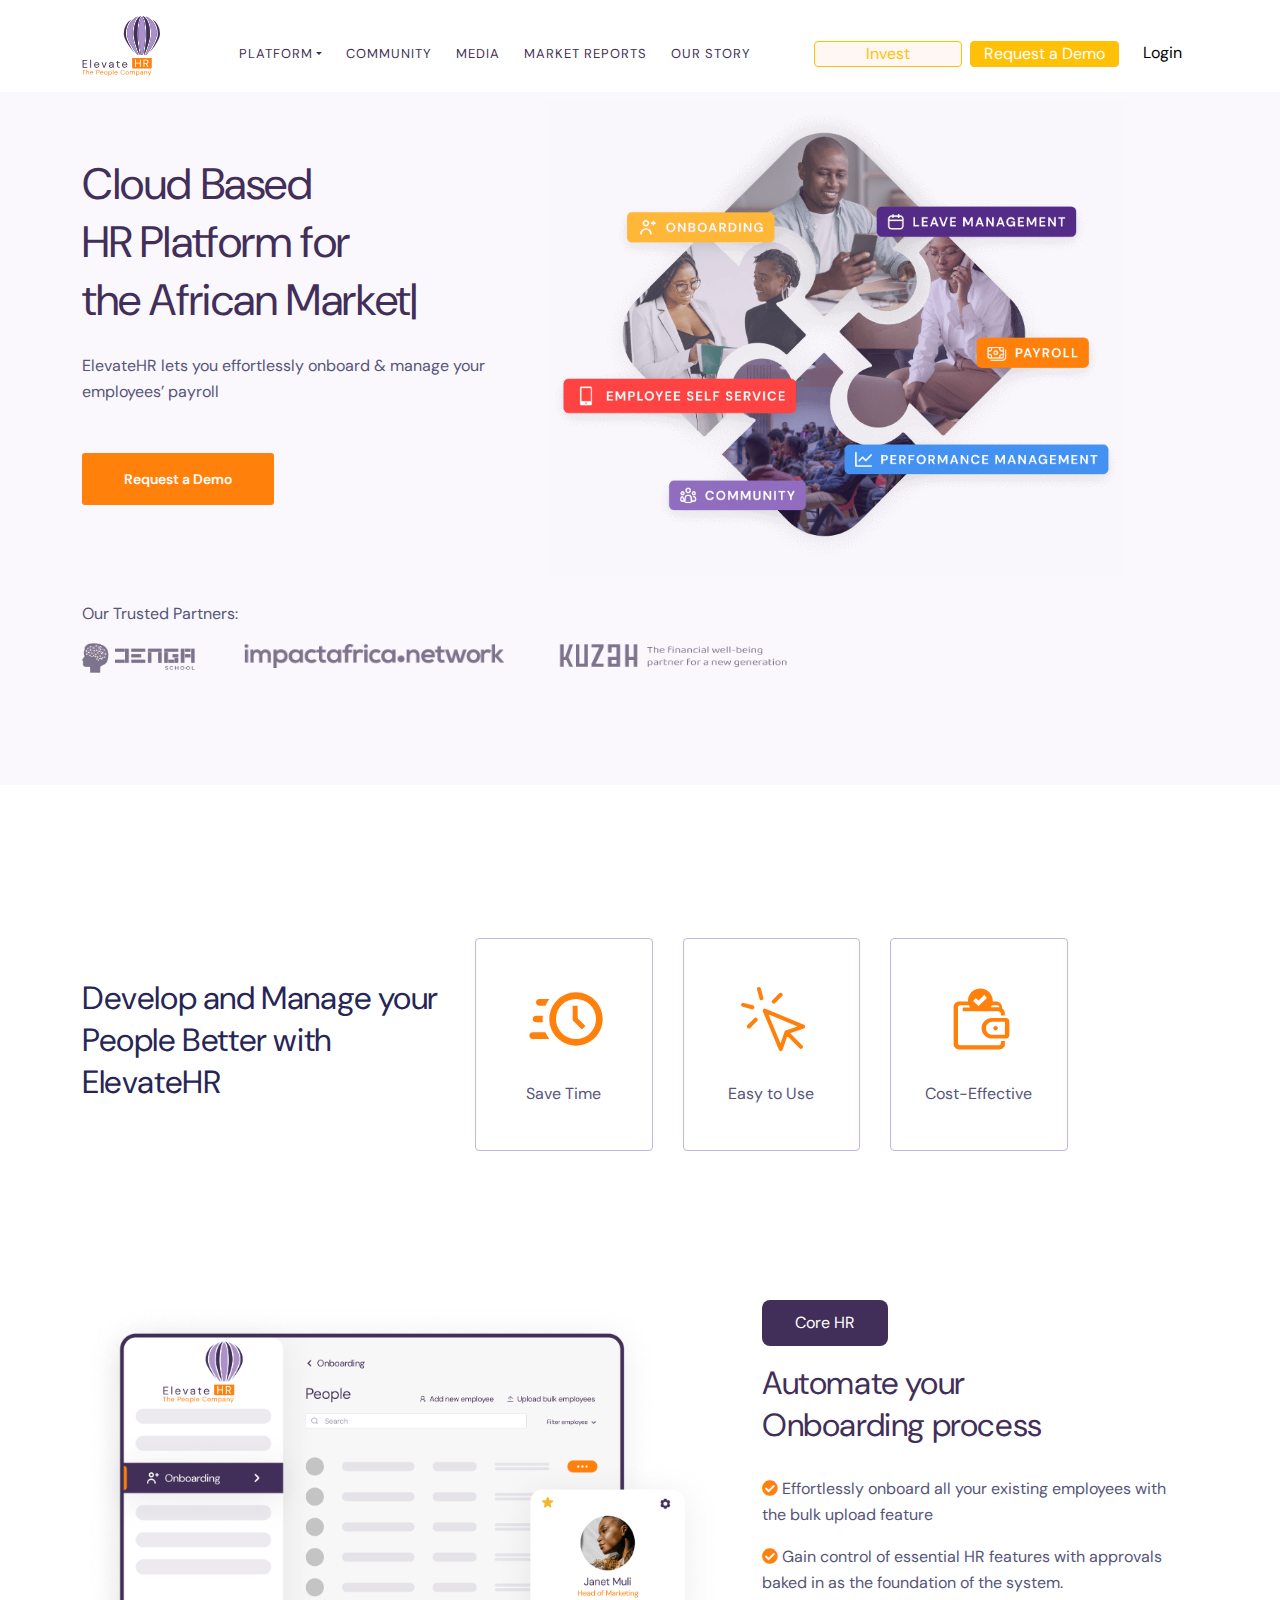
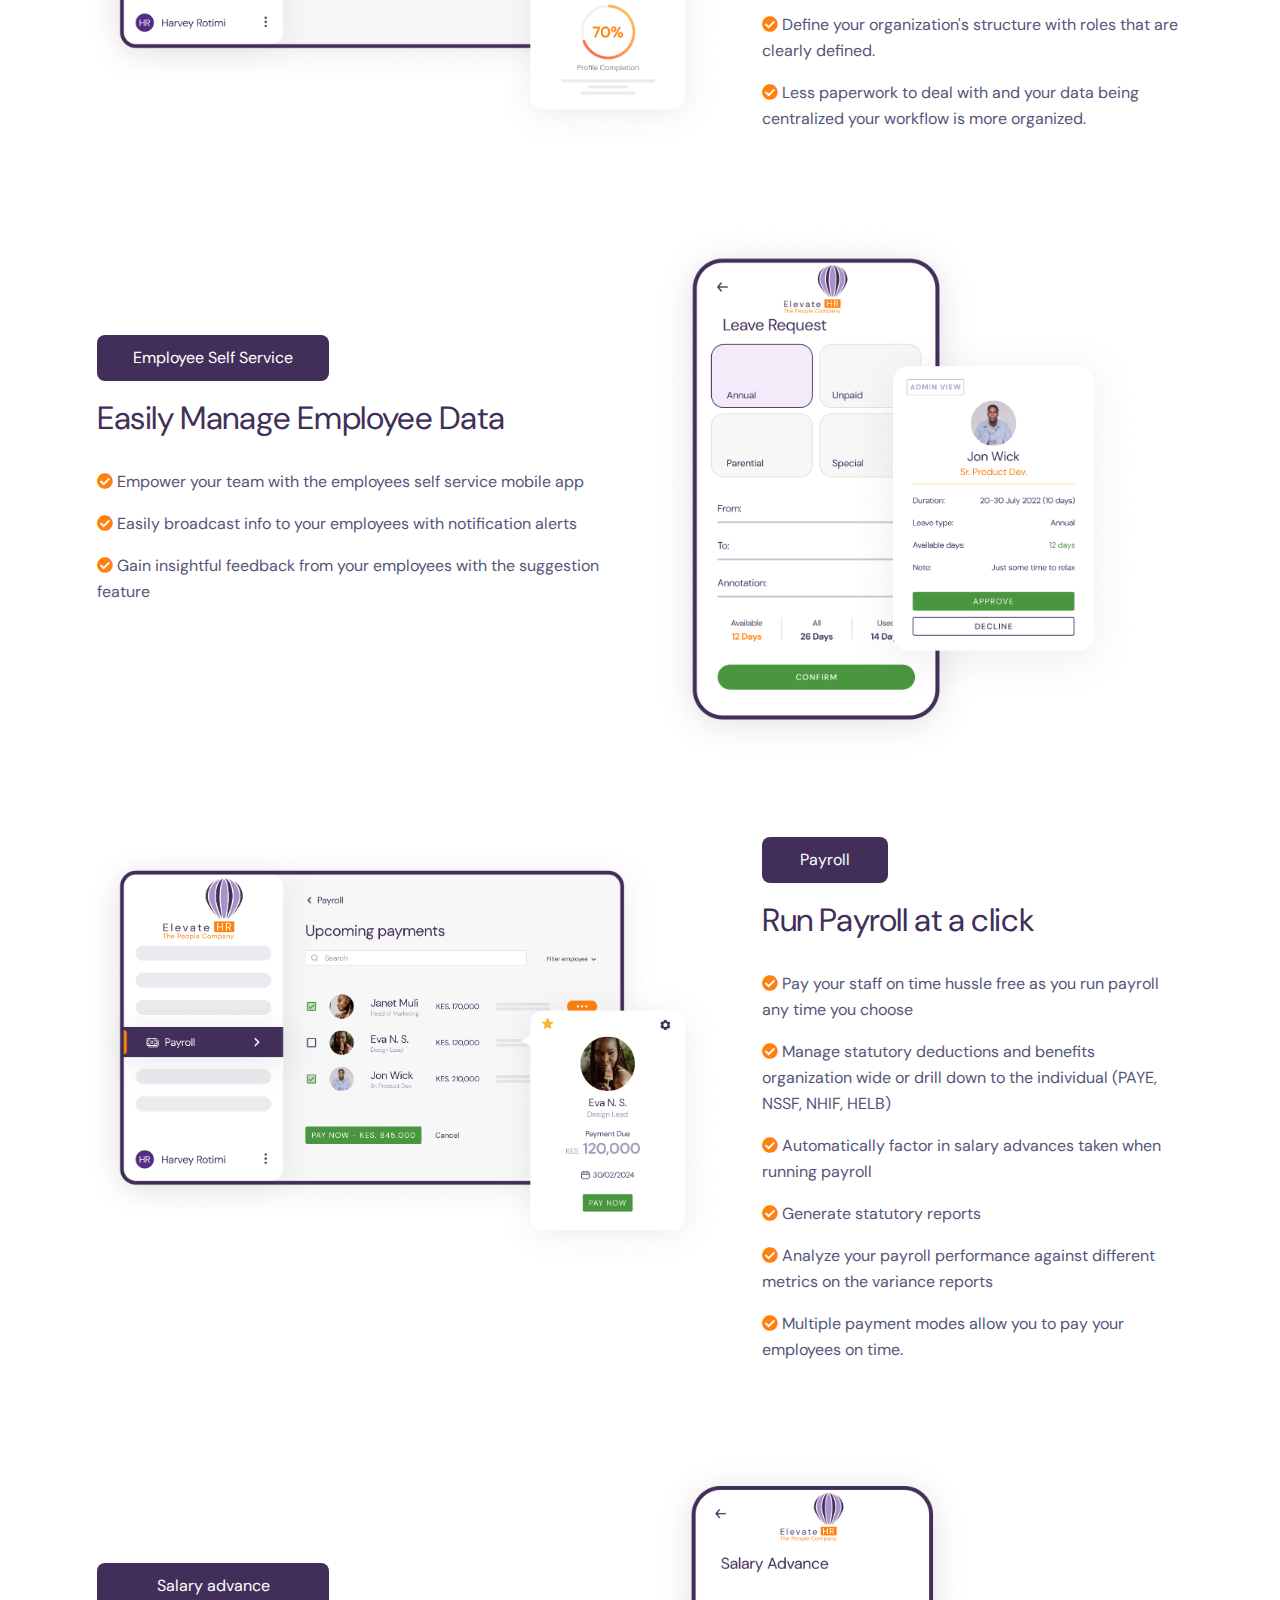
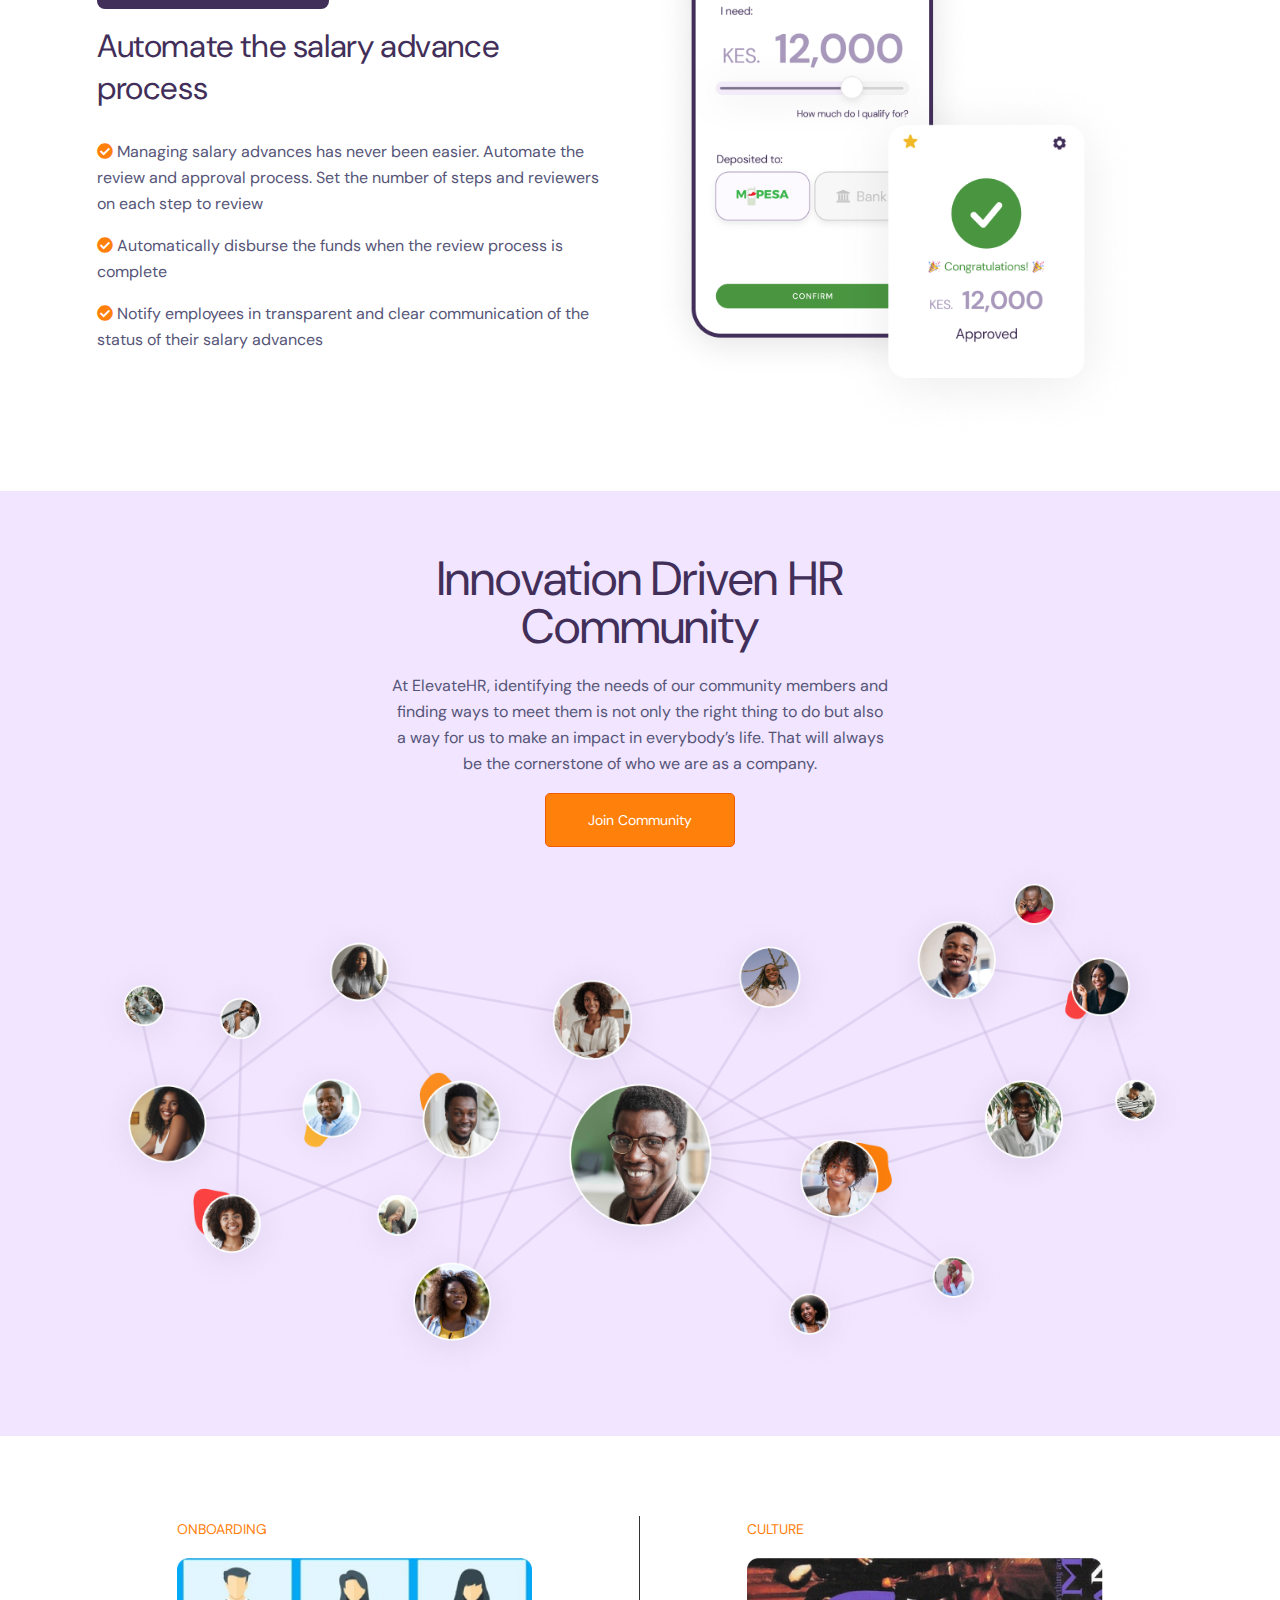
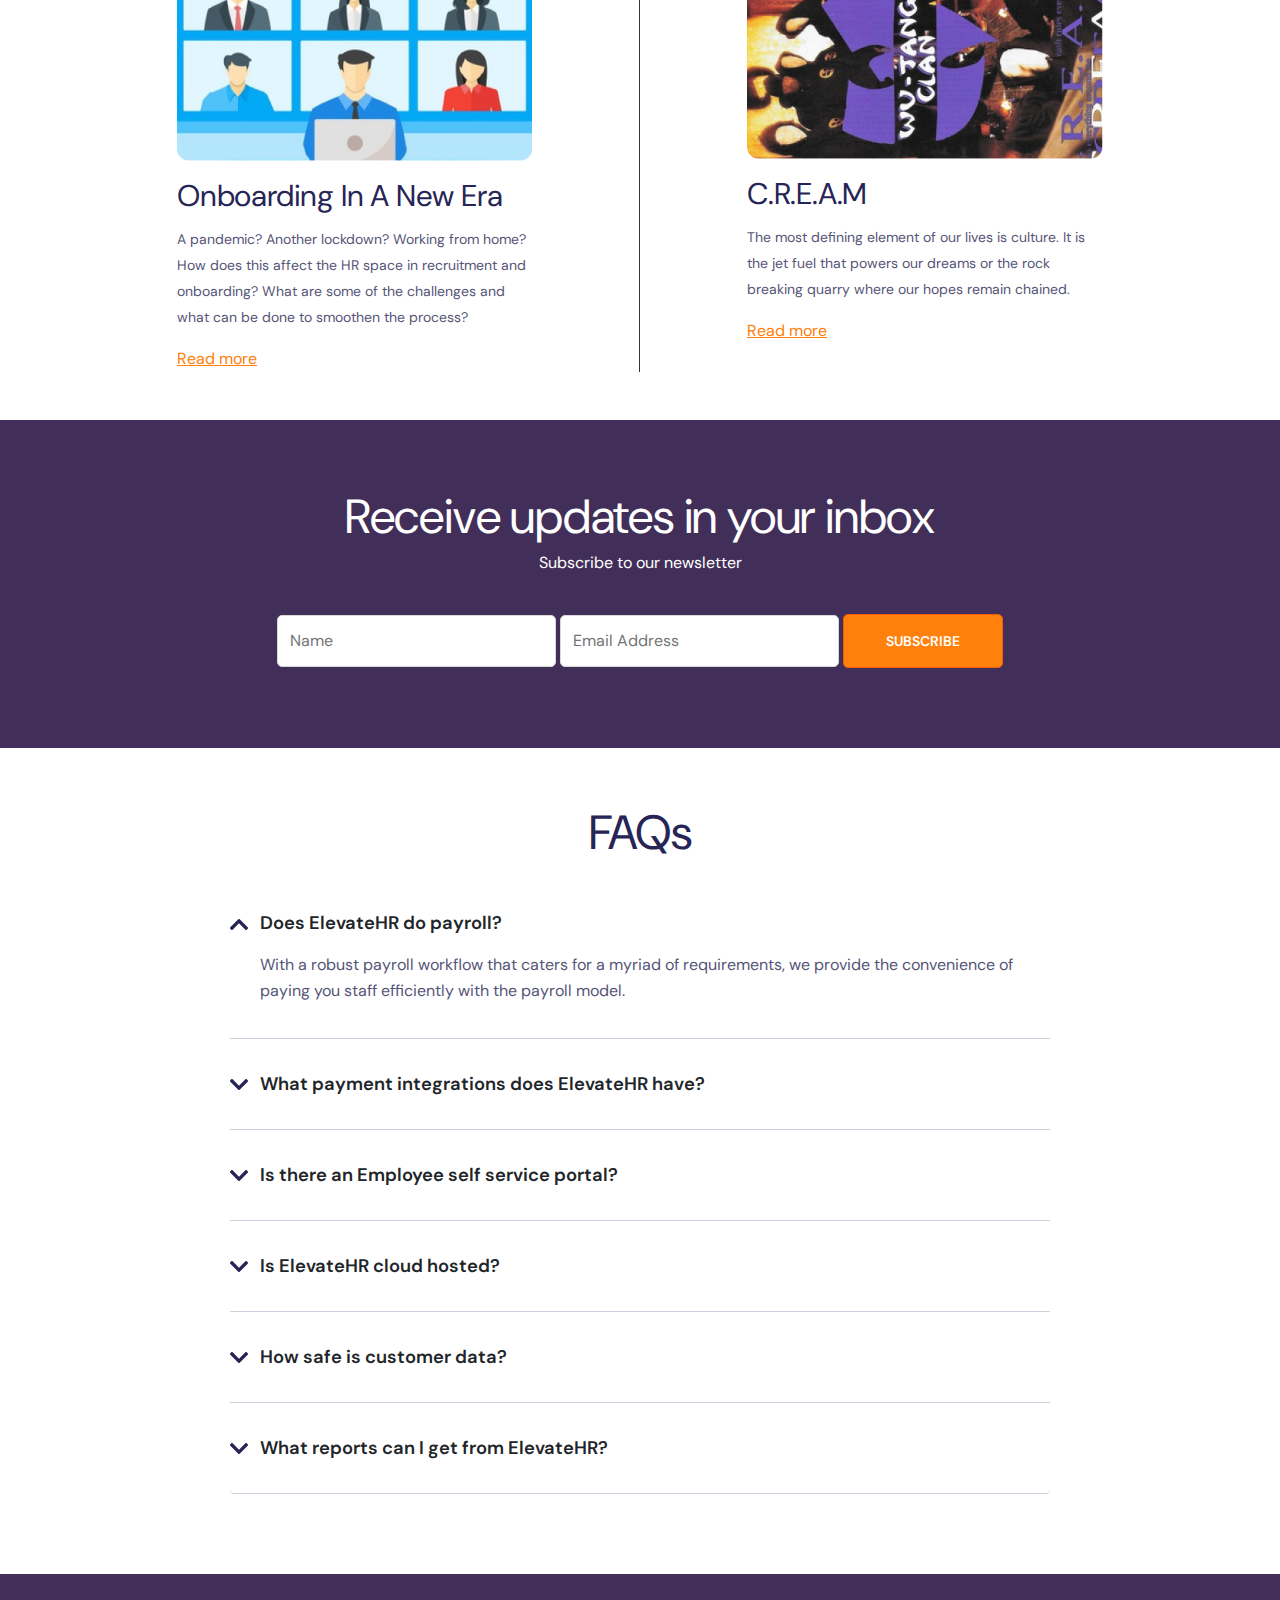
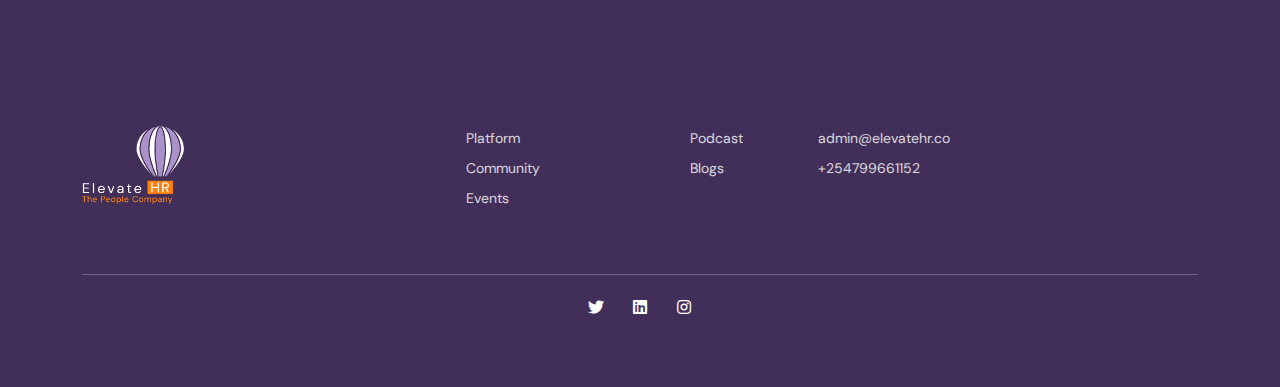
==== commit b57bd6e1: "Changed Hr Surveys to Market Reports on the navbar" ====
--- a/index.html
+++ b/index.html
@@ -97,7 +97,7 @@
                         <ul class="dropdown-menu" aria-labelledby="dropdown01">
                             <li><a class="dropdown-item" href="index.html#onboarding">Onboarding</a></li>
                             <li><a class="dropdown-item" href="index.html#self_service">Employee Self Service</a></li>
-                            <li><a class="dropdown-item" href="index.html#payroll">Payroll</a></li>
+                            <li><a class="dropdown-item" href="payroll.html">Payroll</a></li>
                             <li><a class="dropdown-item" href="index.html#advance">Salary Advance</a></li>
                         </ul>
                     </li>
@@ -108,7 +108,7 @@
                         <a class="nav-link links" target="_blank" href="https://podcasts.elevatehr.co">Media</a>
                     </li>
                     <li class="nav-item">
-                        <a class="nav-link links" target="_blank" href="https://podcasts.elevatehr.co"> HR Surveys</a>
+                        <a class="nav-link links" target="_blank" href="https://podcasts.elevatehr.co">Market Reports</a>
                     </li>
                     <li class="nav-item">
                         <a class="nav-link links" target="_blank" href="https://podcasts.elevatehr.co">Our Story</a>
@@ -117,11 +117,11 @@
                 <ul class="navbar-nav ms-auto navbar-nav-scroll gap-2">
                     <li class="nav-item">
                         <a class="btn btn-outline-warning page-scroll button-links" target="_blank"
-                            href="https://app.elevateHR.co/login">Invest</a>
+                            href="invest.html">Invest</a>
                     </li>
                     <li class="nav-item">
                         <a class="btn btn-warning btn-small page-scroll button-links2" target="_blank"
-                            href="https://app.elevateHR.co/login">Request a Demo</a>
+                            href="request-demo.html">Request a Demo</a>
                     </li>
                     <li class="nav-item">
                         <a class="btn btn-light btn-small page-scroll button-links3" target="_blank"
